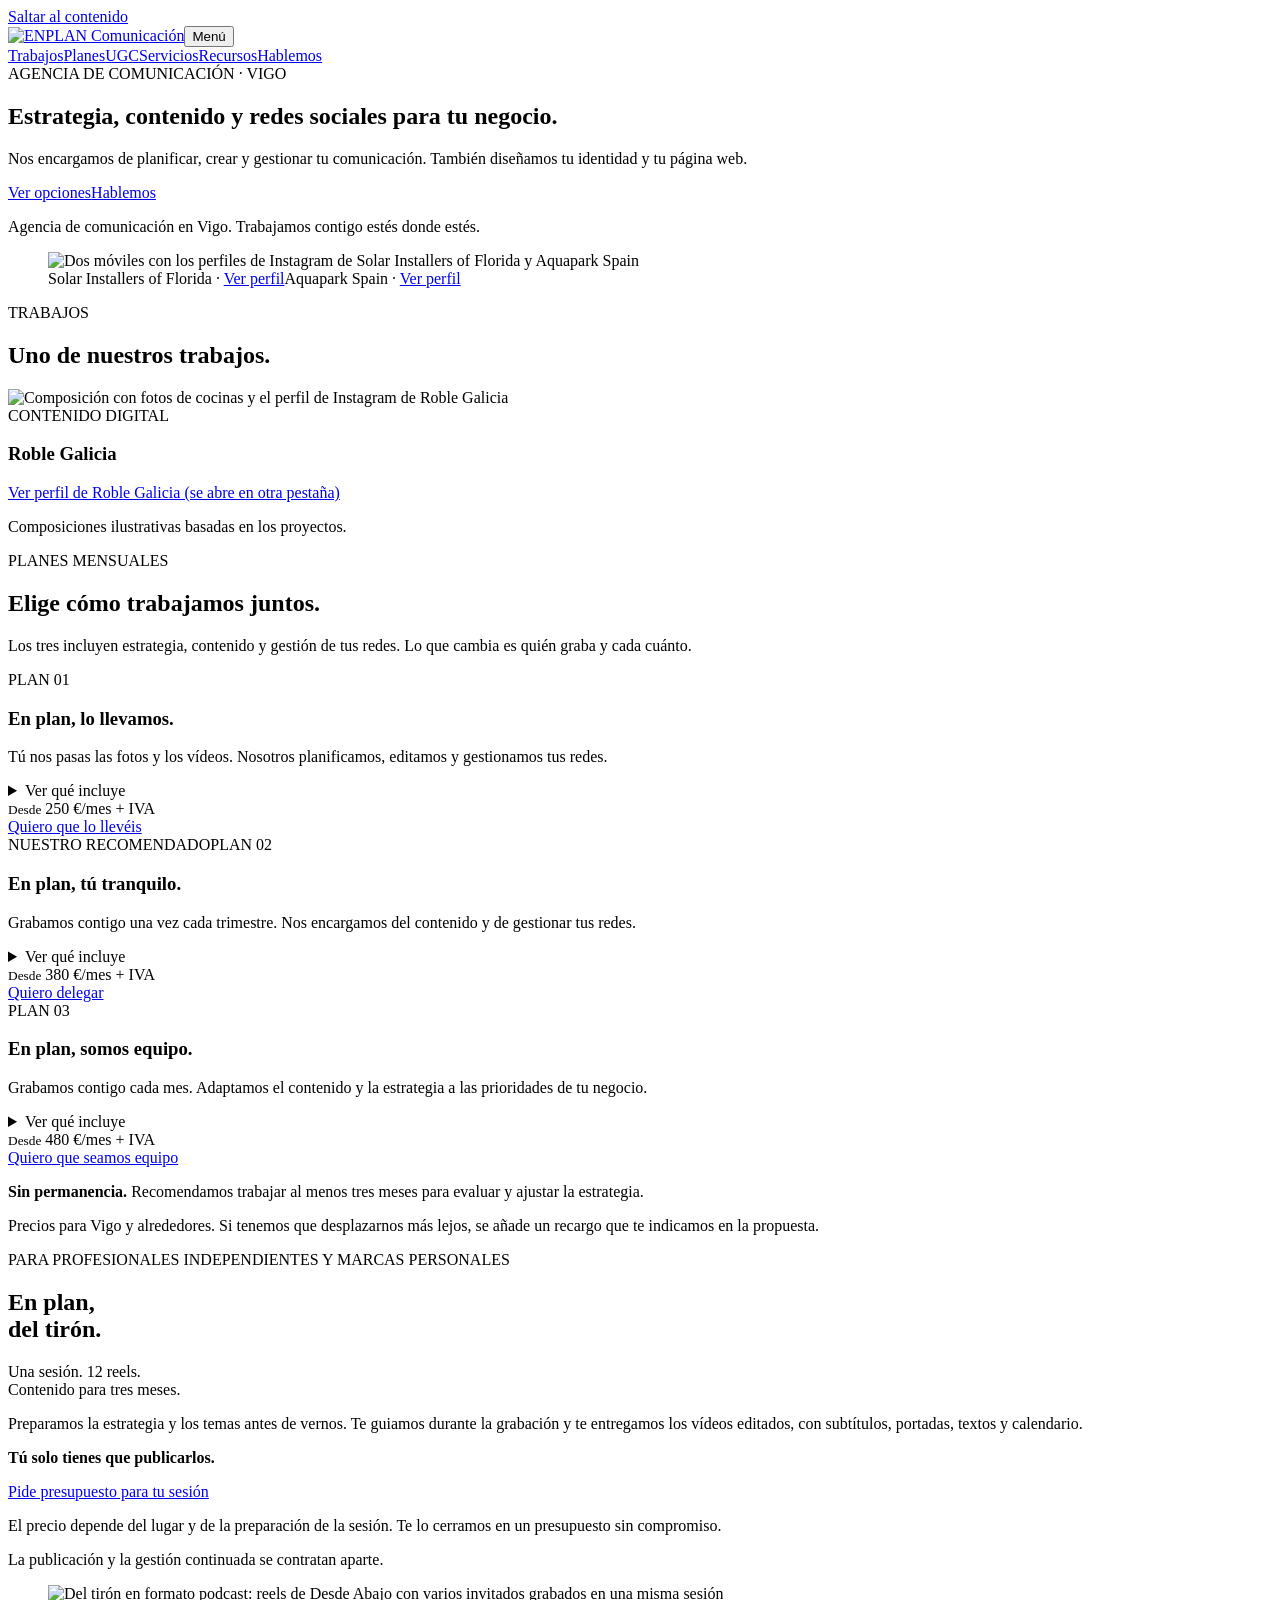
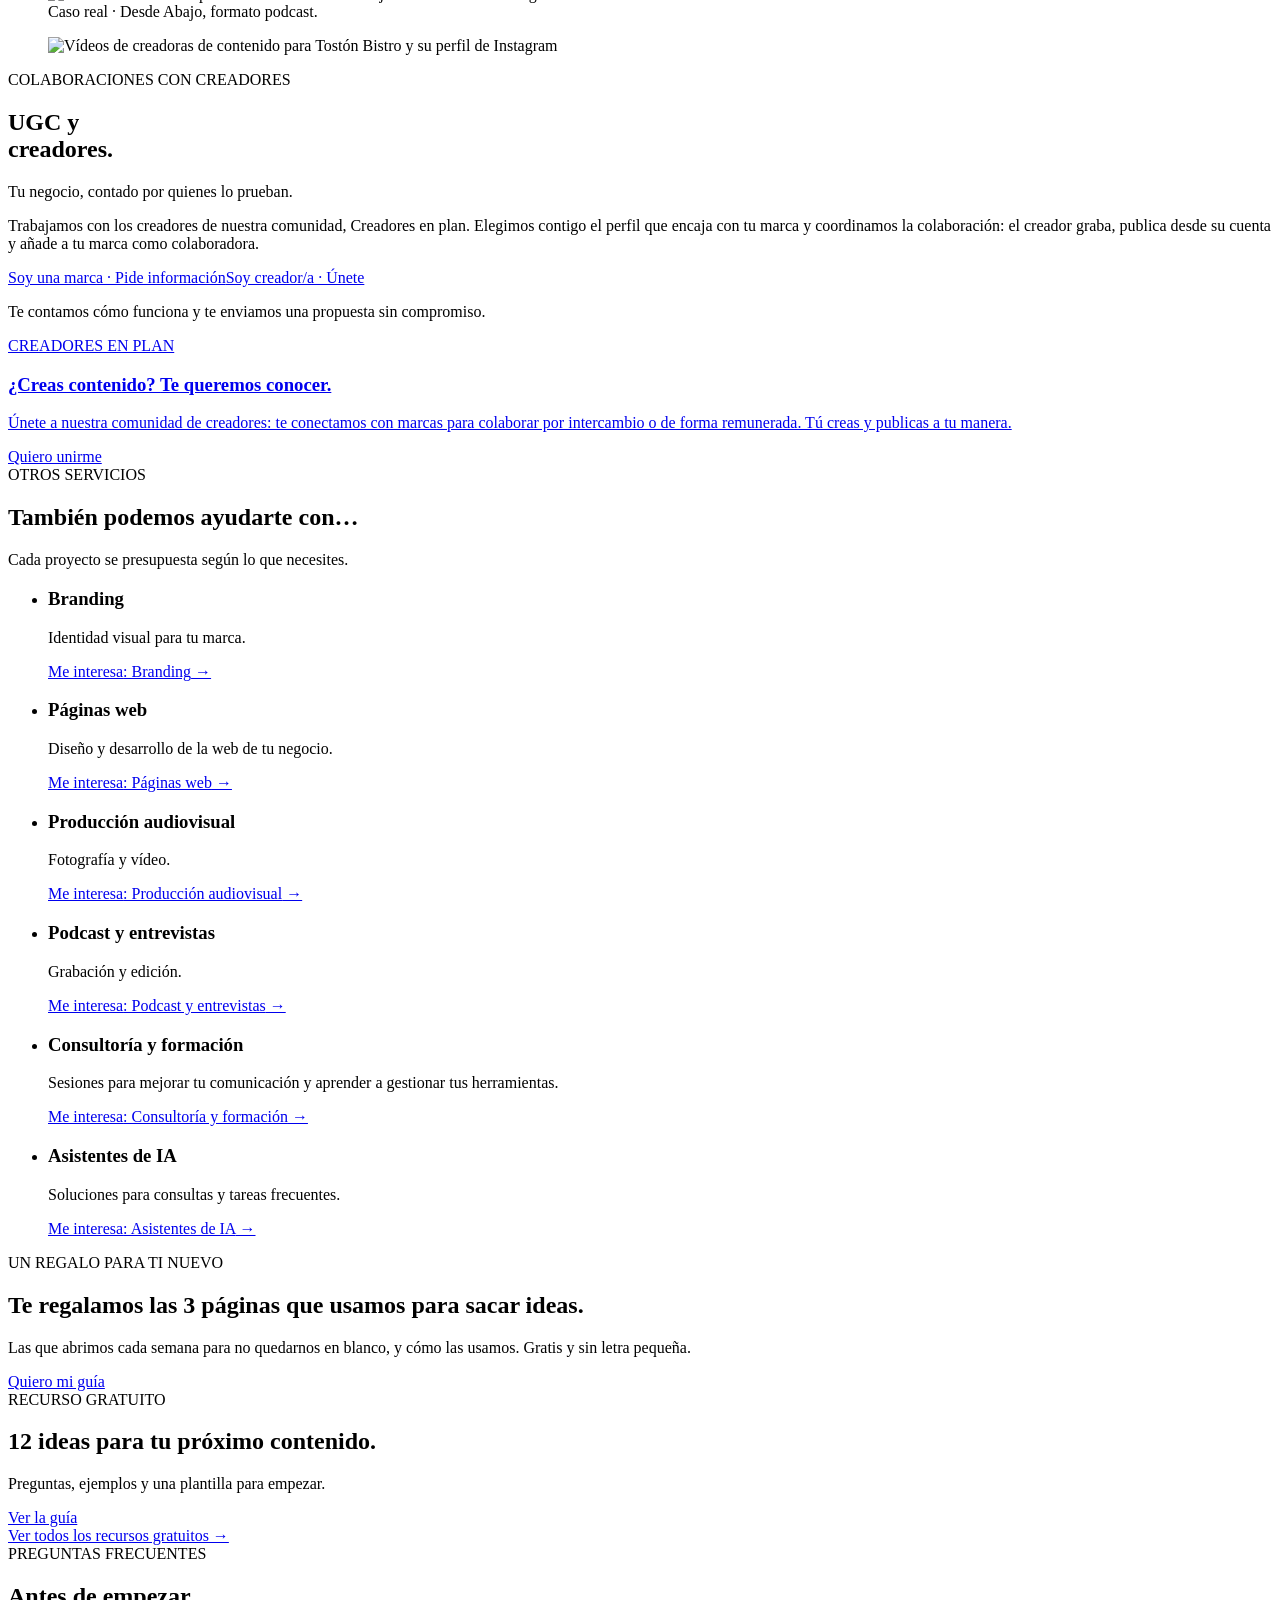
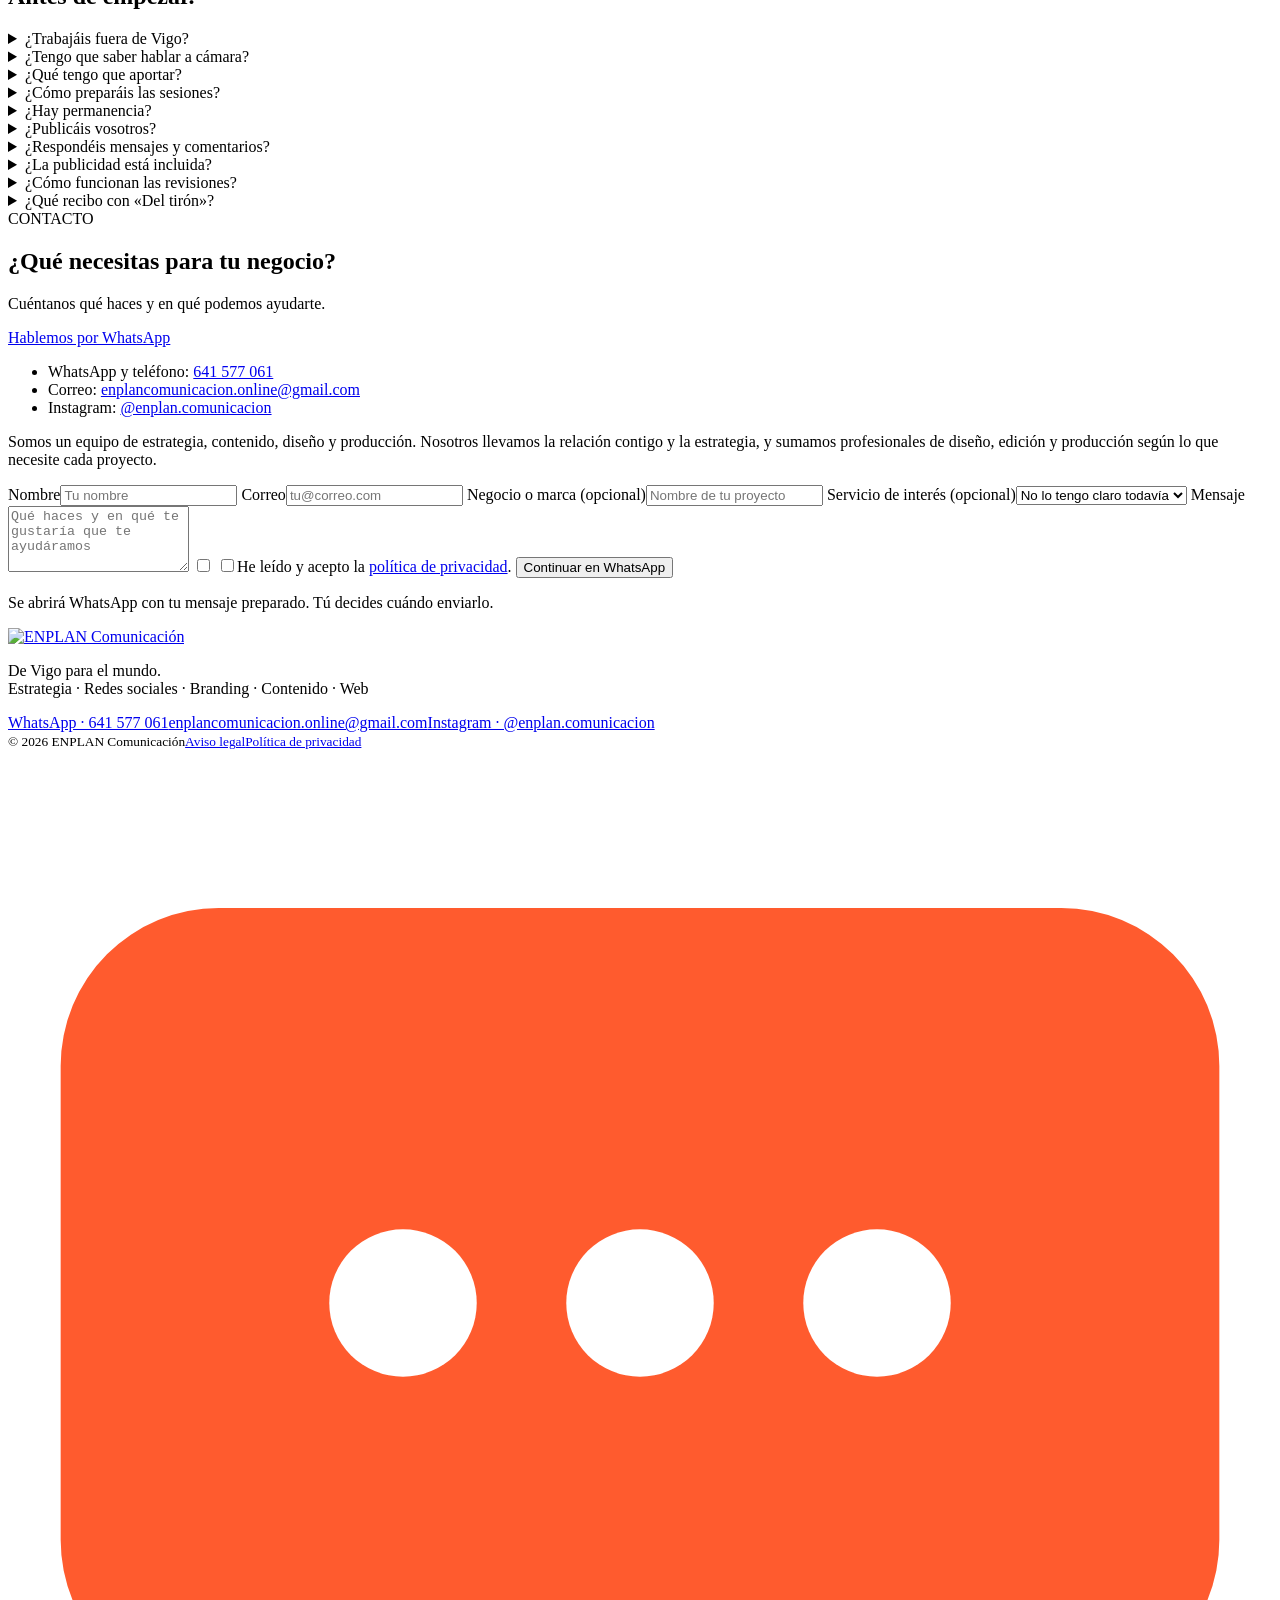
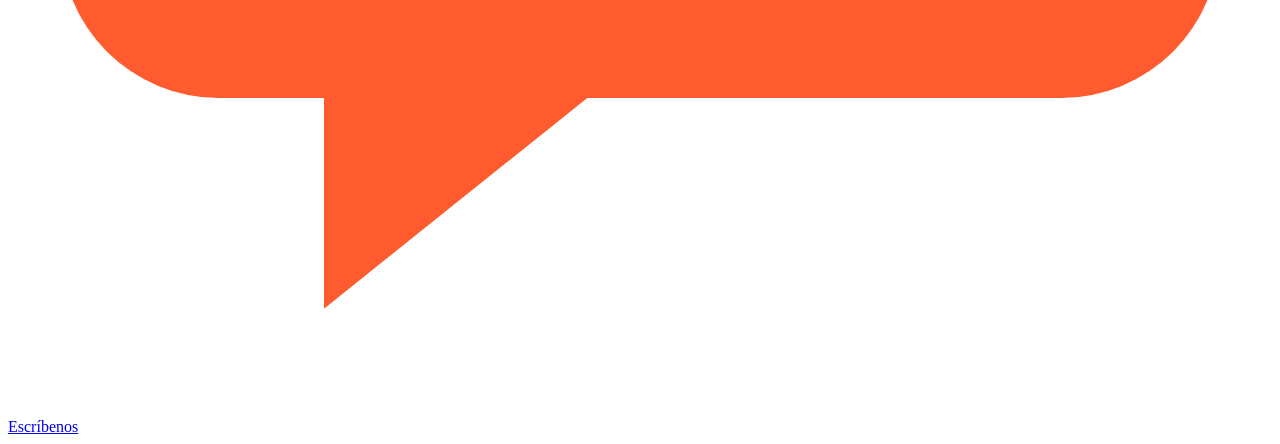
==== index.html @ 7e64ba08 "Update index.html" ====
<!doctype html>
<html lang="es">
<head>
<meta charset="utf-8">
<meta name="viewport" content="width=device-width,initial-scale=1,viewport-fit=cover">
<title>ENPLAN Comunicación · Agencia de comunicación en Vigo</title>
<meta name="description" content="Agencia de comunicación en Vigo: estrategia, redes sociales, branding, contenido y páginas web. Que tu marca se vea y conecte. De Vigo para el mundo.">
<meta name="robots" content="index,follow">
<link rel="canonical" href="https://enplancomunicacion.online/">
<meta name="theme-color" content="#F5F4F0">
<meta property="og:site_name" content="ENPLAN Comunicación">
<meta property="og:locale" content="es_ES">
<meta property="og:type" content="website">
<meta property="og:title" content="ENPLAN Comunicación · Agencia de comunicación en Vigo">
<meta property="og:description" content="Agencia de comunicación en Vigo: estrategia, redes sociales, branding, contenido y páginas web. Que tu marca se vea y conecte. De Vigo para el mundo.">
<meta property="og:url" content="https://enplancomunicacion.online/">
<meta property="og:image" content="https://enplancomunicacion.online/og-image.png">
<meta property="og:image:width" content="1200"><meta property="og:image:height" content="630">
<meta name="twitter:card" content="summary_large_image">
<link rel="icon" type="image/svg+xml" href="favicon.svg">
<link rel="apple-touch-icon" href="apple-touch-icon.png">
<link rel="preload" href="outfit-latin-800-normal.woff2" as="font" type="font/woff2" crossorigin><link rel="preload" href="instrument-sans-latin-400-normal.woff2" as="font" type="font/woff2" crossorigin>
<link rel="stylesheet" href="styles.css">
<script>document.documentElement.classList.add("js")</script>
<script type="application/ld+json">
{"@context":"https://schema.org","@type":"ProfessionalService","name":"ENPLAN Comunicación","description":"Agencia de comunicación en Vigo: estrategia, redes sociales, branding, contenido y páginas web.","url":"https://enplancomunicacion.online/","logo":"https://enplancomunicacion.online/logo-enplan.png","image":"https://enplancomunicacion.online/og-image.png","email":"enplancomunicacion.online@gmail.com","telephone":"+34641577061","address":{"@type":"PostalAddress","addressLocality":"Vigo","addressRegion":"Pontevedra","postalCode":"36202","addressCountry":"ES"},"areaServed":["Vigo","Galicia","España"],"sameAs":["https://www.instagram.com/enplan.comunicacion/"],"priceRange":"€€"}
</script>
</head>
<body>
<a class="skip" href="#contenido">Saltar al contenido</a>
<header class="header"><a class="brand" href="#inicio" aria-label="ENPLAN Comunicación, inicio"><img class="logo-completo" src="logo-enplan.png" alt="ENPLAN Comunicación" width="900" height="257"></a><button class="menu-toggle" aria-expanded="false" aria-controls="navigation">Menú</button><nav id="navigation" aria-label="Principal"><a href="#trabajos">Trabajos</a><a href="#planes">Planes</a><a href="#ugc">UGC</a><a href="#servicios">Servicios</a><a href="#recursos">Recursos</a><a class="button small" href="#contacto">Hablemos</a></nav></header>
<main id="contenido">
<section class="hero wrap" id="inicio">
<div class="hero-text">
<span class="eyebrow">AGENCIA DE COMUNICACIÓN · VIGO</span>
<h1>Estrategia, contenido y redes sociales <span class="orange">para tu negocio.</span></h1>
<p class="hero-lead">Nos encargamos de planificar, crear y gestionar tu comunicación. También diseñamos tu identidad y tu página web.</p>
<div class="hero-actions"><a class="button" href="#planes">Ver opciones</a><a class="button outline" href="#contacto">Hablemos</a></div>
<p class="hero-note">Agencia de comunicación en Vigo. Trabajamos contigo estés donde estés.</p>
</div>
<figure class="hero-media"><picture><source type="image/webp" srcset="trabajos-redes-760.webp 760w, trabajos-redes.webp 1672w" sizes="(max-width: 760px) 100vw, 1240px"><img src="trabajos-redes.jpg" width="1672" height="941" alt="Dos móviles con los perfiles de Instagram de Solar Installers of Florida y Aquapark Spain" decoding="async" fetchpriority="high"></picture>
<figcaption><span>Solar Installers of Florida · <a href="https://www.instagram.com/solarinstallersofflorida/" target="_blank" rel="noopener">Ver perfil</a></span><span>Aquapark Spain · <a href="https://www.instagram.com/aquaparkspain/" target="_blank" rel="noopener">Ver perfil</a></span></figcaption></figure>
</section>

<section class="section wrap" id="trabajos">
<div class="section-heading"><div><span class="eyebrow">TRABAJOS</span><h2>Uno de nuestros trabajos.</h2></div></div>
<div class="works works-single">
<article class="work-card"><picture><source type="image/webp" srcset="roble-galicia-760.webp 760w, roble-galicia.webp 1448w" sizes="(max-width: 760px) 100vw, 33vw"><img src="roble-galicia.jpg" width="1448" height="1086" alt="Composición con fotos de cocinas y el perfil de Instagram de Roble Galicia" decoding="async" loading="lazy"></picture><div class="work-body"><span class="eyebrow">CONTENIDO DIGITAL</span><h3>Roble Galicia</h3><a class="button outline small" href="https://www.instagram.com/roblegalicia_/" target="_blank" rel="noopener">Ver perfil<span class="visually-hidden"> de Roble Galicia (se abre en otra pestaña)</span></a></div></article>
</div>
<p class="works-note">Composiciones ilustrativas basadas en los proyectos.</p>
</section>

<section class="section wrap" id="planes">
<div class="section-heading"><div><span class="eyebrow">PLANES MENSUALES</span><h2>Elige cómo trabajamos juntos.</h2></div><p>Los tres incluyen estrategia, contenido y gestión de tus redes. Lo que cambia es quién graba y cada cuánto.</p></div>
<div class="plans"><article class="plan"><span class="plan-number">PLAN 01</span><h3>En plan, lo llevamos<span>.</span></h3><p class="plan-desc">Tú nos pasas las fotos y los vídeos. Nosotros planificamos, editamos y gestionamos tus redes.</p><details><summary>Ver qué incluye</summary><ul><li>Orientación para crear y enviarnos tu material</li><li>4 reels y 4 posts o carruseles al mes</li><li>Estrategia, planificación y calendario mensual</li><li>Guiones, textos, edición y diseño</li><li>Programación y publicación</li><li>Optimización inicial del perfil</li><li>Informe mensual</li><li>Orientación por WhatsApp de lunes a viernes en horario laboral</li><li>Una ronda de cambios por entrega · carruseles de hasta cinco diapositivas</li></ul></details><div class="price"><small>Desde</small> 250 €<span>/mes + IVA</span></div><a class="button outline" href="#contacto" data-plan="En plan, lo llevamos">Quiero que lo llevéis</a></article><article class="plan recommended"><span class="recommended-tag">NUESTRO RECOMENDADO</span><span class="plan-number">PLAN 02</span><h3>En plan, tú tranquilo<span>.</span></h3><p class="plan-desc">Grabamos contigo una vez cada trimestre. Nos encargamos del contenido y de gestionar tus redes.</p><details><summary>Ver qué incluye</summary><ul><li>Sesión de grabación trimestral de hasta tres horas</li><li>Ideas, preparación y dirección de la sesión</li><li>Una campaña mensual de Meta Ads de tres días, con la inversión incluida</li><li>4 reels y 4 posts o carruseles al mes</li><li>Estrategia, planificación y calendario mensual</li><li>Guiones, textos, edición y diseño</li><li>Programación y publicación</li><li>Optimización inicial del perfil</li><li>Informe mensual</li><li>Orientación por WhatsApp de lunes a viernes en horario laboral</li><li>Una ronda de cambios por entrega · carruseles de hasta cinco diapositivas</li></ul></details><div class="price"><small>Desde</small> 380 €<span>/mes + IVA</span></div><a class="button" href="#contacto" data-plan="En plan, tú tranquilo">Quiero delegar</a></article><article class="plan"><span class="plan-number">PLAN 03</span><h3>En plan, somos equipo<span>.</span></h3><p class="plan-desc">Grabamos contigo cada mes. Adaptamos el contenido y la estrategia a las prioridades de tu negocio.</p><details><summary>Ver qué incluye</summary><ul><li>Sesión de grabación mensual de hasta una hora y media</li><li>Reunión mensual y un objetivo comercial principal</li><li>Seguimiento de resultados y oportunidades registradas</li><li>Una campaña mensual de Meta Ads de tres días, con la inversión incluida</li><li>4 reels y 4 posts o carruseles al mes</li><li>Estrategia, planificación y calendario mensual</li><li>Guiones, textos, edición y diseño</li><li>Programación y publicación</li><li>Optimización inicial del perfil</li><li>Informe mensual</li><li>Orientación por WhatsApp de lunes a viernes en horario laboral</li><li>Una ronda de cambios por entrega · carruseles de hasta cinco diapositivas</li></ul></details><div class="price"><small>Desde</small> 480 €<span>/mes + IVA</span></div><a class="button outline" href="#contacto" data-plan="En plan, somos equipo">Quiero que seamos equipo</a></article></div>
<div class="plan-notes"><p><strong>Sin permanencia.</strong> Recomendamos trabajar al menos tres meses para evaluar y ajustar la estrategia.</p><p>Precios para Vigo y alrededores. Si tenemos que desplazarnos más lejos, se añade un recargo que te indicamos en la propuesta.</p></div>
</section>

<section class="batch lavender" id="del-tiron"><div class="wrap batch-grid">
<div><span class="eyebrow">PARA PROFESIONALES INDEPENDIENTES Y MARCAS PERSONALES</span><h2>En plan,<br>del tirón<span class="orange">.</span></h2><p class="batch-subtitle">Una sesión. 12 reels.<br>Contenido para tres meses.</p><p>Preparamos la estrategia y los temas antes de vernos. Te guiamos durante la grabación y te entregamos los vídeos editados, con subtítulos, portadas, textos y calendario.</p><p><strong>Tú solo tienes que publicarlos.</strong></p><div class="batch-buy"><a class="button" href="#contacto" data-plan="En plan, del tirón">Pide presupuesto para tu sesión</a></div><p class="batch-quote">El precio depende del lugar y de la preparación de la sesión. Te lo cerramos en un presupuesto sin compromiso.</p><p class="fine">La publicación y la gestión continuada se contratan aparte.</p></div>
<figure class="batch-media"><picture><source type="image/webp" srcset="del-tiron-desdeabajo-760.webp 760w, del-tiron-desdeabajo.webp 1448w" sizes="(max-width: 760px) 100vw, 50vw"><img src="del-tiron-desdeabajo.jpg" width="1448" height="1086" alt="Del tirón en formato podcast: reels de Desde Abajo con varios invitados grabados en una misma sesión" decoding="async" loading="lazy"></picture><figcaption>Caso real · Desde Abajo, formato podcast.</figcaption></figure>
</div></section>

<section class="batch ugc" id="ugc"><div class="wrap batch-grid">
<figure class="batch-media"><picture><source type="image/webp" srcset="ugc-creadores-760.webp 760w, ugc-creadores.webp 1448w" sizes="(max-width: 760px) 100vw, 50vw"><img src="ugc-creadores.jpg" width="1448" height="1086" alt="Vídeos de creadoras de contenido para Tostón Bistro y su perfil de Instagram" decoding="async" loading="lazy"></picture></figure>
<div><span class="eyebrow">COLABORACIONES CON CREADORES</span><h2>UGC y<br>creadores<span class="orange">.</span></h2><p class="batch-subtitle">Tu negocio, contado por quienes lo prueban.</p><p>Trabajamos con los creadores de nuestra comunidad, Creadores en plan. Elegimos contigo el perfil que encaja con tu marca y coordinamos la colaboración: el creador graba, publica desde su cuenta y añade a tu marca como colaboradora.</p><div class="batch-buy ugc-actions"><a class="button" href="#contacto" data-plan="UGC y creadores">Soy una marca · Pide información</a><a class="button outline" href="creadores.html">Soy creador/a · Únete</a></div><p class="batch-quote">Te contamos cómo funciona y te enviamos una propuesta sin compromiso.</p></div>
</div>
<div class="wrap"><a class="creators-cta" href="creadores.html"><div><span class="eyebrow">CREADORES EN PLAN</span><h3>¿Creas contenido? <span class="orange">Te queremos conocer.</span></h3><p>Únete a nuestra comunidad de creadores: te conectamos con marcas para colaborar por intercambio o de forma remunerada. Tú creas y publicas a tu manera.</p></div><span class="button">Quiero unirme</span></a></div>
</section>

<section class="section wrap" id="servicios">
<div class="section-heading"><div><span class="eyebrow">OTROS SERVICIOS</span><h2>También podemos ayudarte con…</h2></div><p>Cada proyecto se presupuesta según lo que necesites.</p></div>
<ul class="services-grid"><li><h3>Branding</h3><p>Identidad visual para tu marca.</p><a href="#contacto" data-plan="Branding">Me interesa<span class="visually-hidden">: Branding</span> →</a></li><li><h3>Páginas web</h3><p>Diseño y desarrollo de la web de tu negocio.</p><a href="#contacto" data-plan="Páginas web">Me interesa<span class="visually-hidden">: Páginas web</span> →</a></li><li><h3>Producción audiovisual</h3><p>Fotografía y vídeo.</p><a href="#contacto" data-plan="Producción audiovisual">Me interesa<span class="visually-hidden">: Producción audiovisual</span> →</a></li><li><h3>Podcast y entrevistas</h3><p>Grabación y edición.</p><a href="#contacto" data-plan="Podcast y entrevistas">Me interesa<span class="visually-hidden">: Podcast y entrevistas</span> →</a></li><li><h3>Consultoría y formación</h3><p>Sesiones para mejorar tu comunicación y aprender a gestionar tus herramientas.</p><a href="#contacto" data-plan="Consultoría y formación">Me interesa<span class="visually-hidden">: Consultoría y formación</span> →</a></li><li><h3>Asistentes de IA</h3><p>Soluciones para consultas y tareas frecuentes.</p><a href="#contacto" data-plan="Asistentes de IA">Me interesa<span class="visually-hidden">: Asistentes de IA</span> →</a></li></ul>
</section>

<section class="wrap" id="recursos"><div class="resources"><div class="resource-card featured"><div><span class="eyebrow">UN REGALO PARA TI <span class="new">NUEVO</span></span><h2>Te regalamos las 3 páginas que usamos para sacar ideas.</h2><p>Las que abrimos cada semana para no quedarnos en blanco, y cómo las usamos. Gratis y sin letra pequeña.</p></div><a class="button" href="herramientas.html">Quiero mi guía</a></div><div class="resource-card"><div><span class="eyebrow">RECURSO GRATUITO</span><h2>12 ideas para tu próximo contenido.</h2><p>Preguntas, ejemplos y una plantilla para empezar.</p></div><a class="button" href="guia.html">Ver la guía</a></div></div><a class="resources-all" href="recursos.html">Ver todos los recursos gratuitos →</a></section>

<section class="section wrap faq" id="preguntas"><div><span class="eyebrow">PREGUNTAS FRECUENTES</span><h2>Antes de empezar.</h2></div><div id="faq-list"><details><summary>¿Trabajáis fuera de Vigo?</summary><p>Sí. Podemos desplazarnos y, si estás lejos, organizamos contigo la mejor forma de trabajar. Los posibles gastos de desplazamiento se concretan en la propuesta.</p></details><details><summary>¿Tengo que saber hablar a cámara?</summary><p>No. Preparamos los temas contigo y te guiamos durante la grabación.</p></details><details><summary>¿Qué tengo que aportar?</summary><p>Información sobre tu negocio y acceso al material o herramientas que necesitemos. En «Lo llevamos», también aportas las fotos y los vídeos, con nuestra orientación.</p></details><details><summary>¿Cómo preparáis las sesiones?</summary><p>Definimos la estrategia, proponemos los temas y coordinamos contigo la sesión antes de grabar.</p></details><details><summary>¿Hay permanencia?</summary><p>No. Recomendamos al menos tres meses para poner en marcha la estrategia, observar la respuesta y ajustar.</p></details><details><summary>¿Publicáis vosotros?</summary><p>Sí, en los planes de gestión. Si prefieres publicar tú, podemos entregarte el contenido preparado. En «Del tirón», publicas tú.</p></details><details><summary>¿Respondéis mensajes y comentarios?</summary><p>La atención diaria a mensajes y comentarios no está incluida. Podemos detectar y derivar consultas, pero recomendamos que las respuestas sobre tu negocio las dé alguien de tu equipo.</p></details><details><summary>¿La publicidad está incluida?</summary><p>«Tú tranquilo» y «Somos equipo» incluyen una campaña de Meta Ads de tres días al mes. La inversión publicitaria está incluida en la cuota y se ajusta a la campaña.</p></details><details><summary>¿Cómo funcionan las revisiones?</summary><p>Compartimos el contenido en una carpeta para que lo revises. Incluimos una ronda de cambios. Si no recibimos observaciones en dos días laborables, seguimos con la publicación prevista.</p></details><details><summary>¿Qué recibo con «Del tirón»?</summary><p>Doce reels editados, con subtítulos, portadas, textos y calendario para distribuirlos durante doce semanas.</p></details></div></section>

<section class="contact orange-bg" id="contacto"><div class="wrap contact-grid">
<div><span class="eyebrow">CONTACTO</span><h2>¿Qué necesitas para tu negocio?</h2><p>Cuéntanos qué haces y en qué podemos ayudarte.</p>
<a class="button wa-main" href="https://wa.me/34641577061?text=Hola%2C%20ENPLAN.%20Me%20gustar%C3%ADa%20hablar%20de%20mi%20negocio." target="_blank" rel="noopener">Hablemos por WhatsApp</a>
<ul class="contact-list"><li>WhatsApp y teléfono: <a href="tel:+34641577061">641 577 061</a></li><li>Correo: <a href="mailto:enplancomunicacion.online@gmail.com">enplancomunicacion.online@gmail.com</a></li><li>Instagram: <a href="https://www.instagram.com/enplan.comunicacion/" target="_blank" rel="noopener">@enplan.comunicacion</a></li></ul>
<p class="team-line">Somos un equipo de estrategia, contenido, diseño y producción. Nosotros llevamos la relación contigo y la estrategia, y sumamos profesionales de diseño, edición y producción según lo que necesite cada proyecto.</p></div>
<form id="contact-form" novalidate>
<label for="name">Nombre</label><input id="name" name="name" required autocomplete="name" placeholder="Tu nombre">
<label for="email">Correo</label><input id="email" name="email" type="email" required autocomplete="email" placeholder="tu@correo.com">
<label for="business">Negocio o marca <span class="optional">(opcional)</span></label><input id="business" name="business" autocomplete="organization" placeholder="Nombre de tu proyecto">
<label for="interest">Servicio de interés <span class="optional">(opcional)</span></label><select id="interest" name="interest"><option>No lo tengo claro todavía</option><option>En plan, lo llevamos</option><option>En plan, tú tranquilo</option><option>En plan, somos equipo</option><option>En plan, del tirón</option><option>UGC y creadores</option><option>Branding</option><option>Páginas web</option><option>Producción audiovisual</option><option>Podcast y entrevistas</option><option>Consultoría y formación</option><option>Asistentes de IA</option></select>
<label for="message">Mensaje</label><textarea id="message" name="message" rows="4" required placeholder="Qué haces y en qué te gustaría que te ayudáramos"></textarea>
<input type="checkbox" name="botcheck" class="hp" tabindex="-1" autocomplete="off" aria-hidden="true">
<label class="consent" for="consent"><input type="checkbox" id="consent" name="consent" required><span>He leído y acepto la <a href="privacidad.html">política de privacidad</a>.</span></label>
<button class="button ink" type="submit" id="submit-button">Continuar en WhatsApp</button>
<p class="fine" id="form-note">Se abrirá WhatsApp con tu mensaje preparado. Tú decides cuándo enviarlo.</p>
<p role="status" id="form-status" class="form-status"></p>
</form>
</div></section>
</main>
<footer class="wrap footer"><div><a href="index.html" aria-label="ENPLAN Comunicación, inicio"><img class="logo-completo" src="logo-enplan.png" alt="ENPLAN Comunicación" width="900" height="257" loading="lazy"></a></div><p>De Vigo para el mundo.<br>Estrategia · Redes sociales · Branding · Contenido · Web</p><div class="footer-contact"><a href="https://wa.me/34641577061" target="_blank" rel="noopener">WhatsApp · 641 577 061</a><a href="mailto:enplancomunicacion.online@gmail.com">enplancomunicacion.online@gmail.com</a><a href="https://www.instagram.com/enplan.comunicacion/" target="_blank" rel="noopener">Instagram · @enplan.comunicacion</a></div><small class="footer-legal"><span>© <span id="year">2026</span> ENPLAN Comunicación</span><a href="aviso-legal.html">Aviso legal</a><a href="privacidad.html">Política de privacidad</a></small></footer>
<a class="wa-float" href="https://wa.me/34641577061?text=Hola%2C%20ENPLAN.%20Me%20gustar%C3%ADa%20hablar%20de%20mi%20negocio." target="_blank" rel="noopener" aria-label="Escríbenos por WhatsApp"><svg viewBox="0 0 24 24" aria-hidden="true"><path fill="#FF5B2E" d="M4 3h16a3 3 0 0 1 3 3v9a3 3 0 0 1-3 3h-9l-5 4v-4H4a3 3 0 0 1-3-3V6a3 3 0 0 1 3-3z"/><circle cx="7.5" cy="10.5" r="1.4" fill="#fff"/><circle cx="12" cy="10.5" r="1.4" fill="#fff"/><circle cx="16.5" cy="10.5" r="1.4" fill="#fff"/></svg><span>Escríbenos</span></a>
<script src="main.js"></script>
</body>
</html>
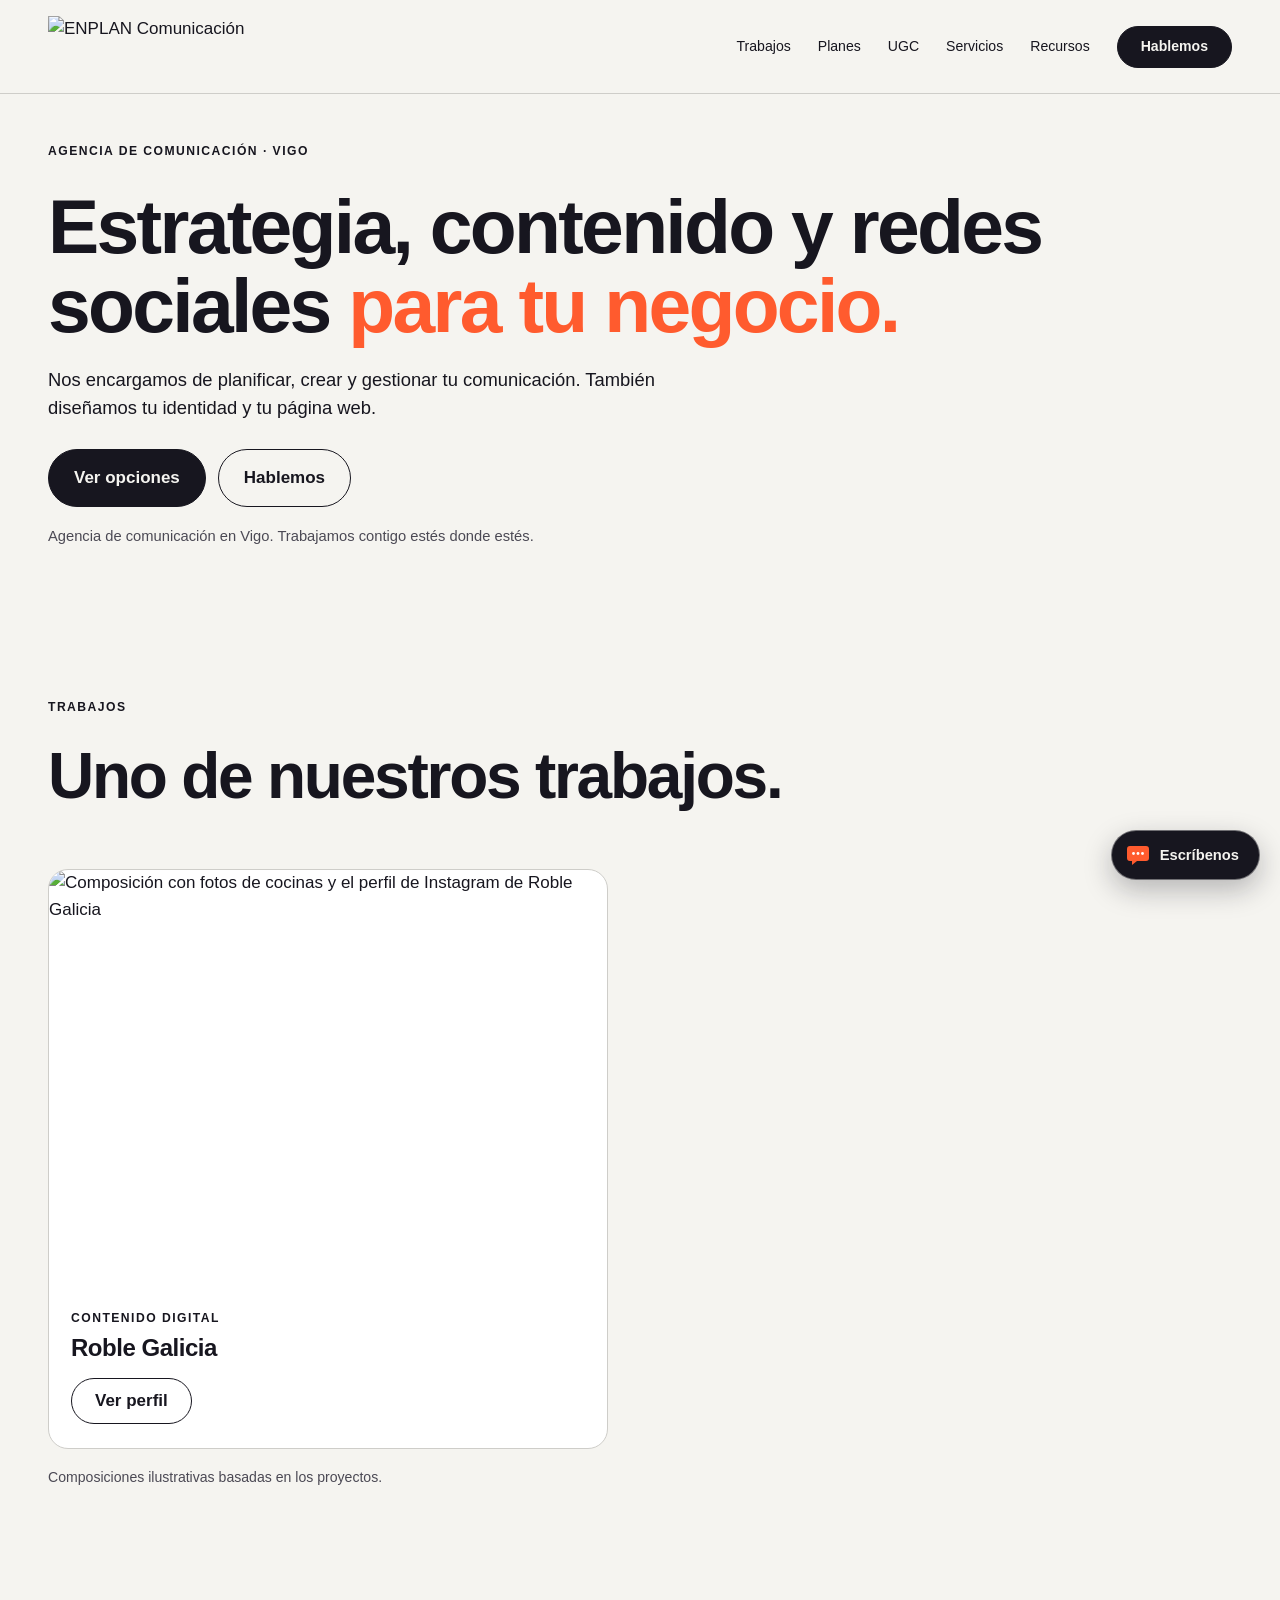
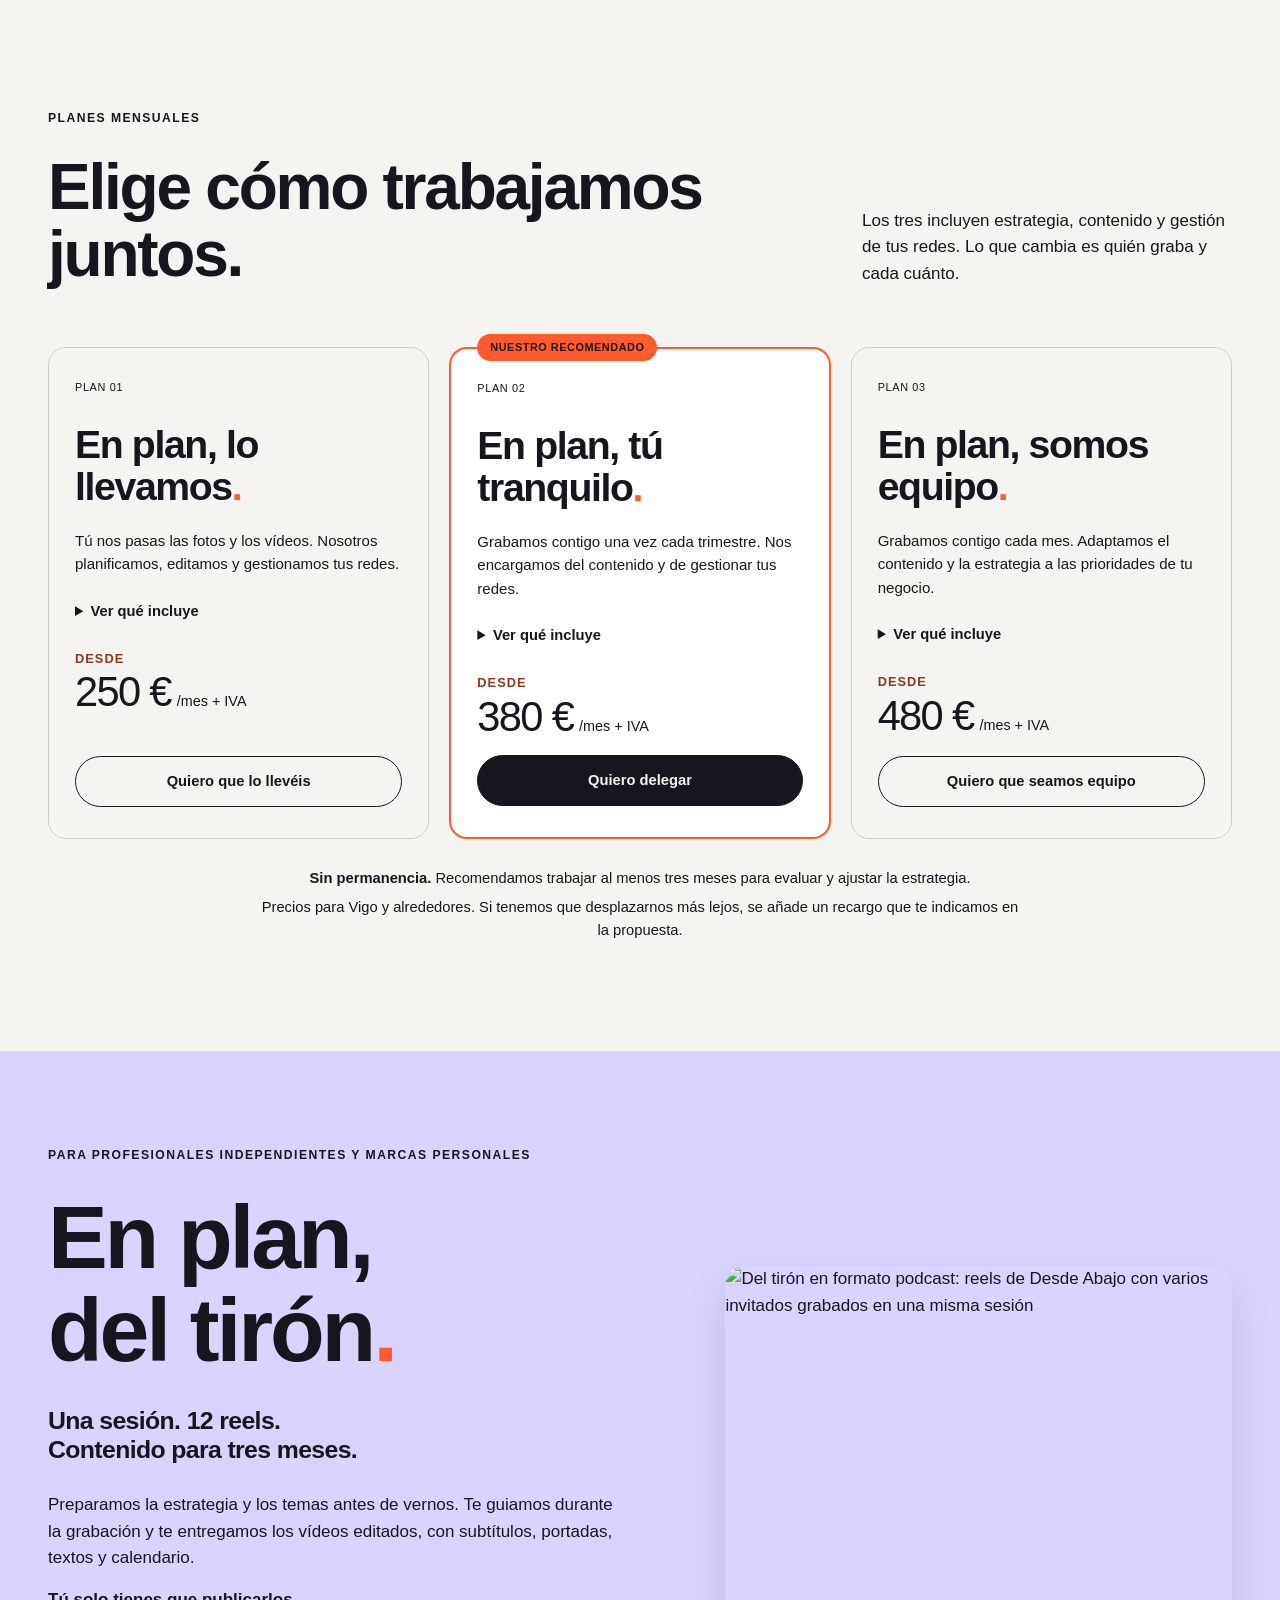
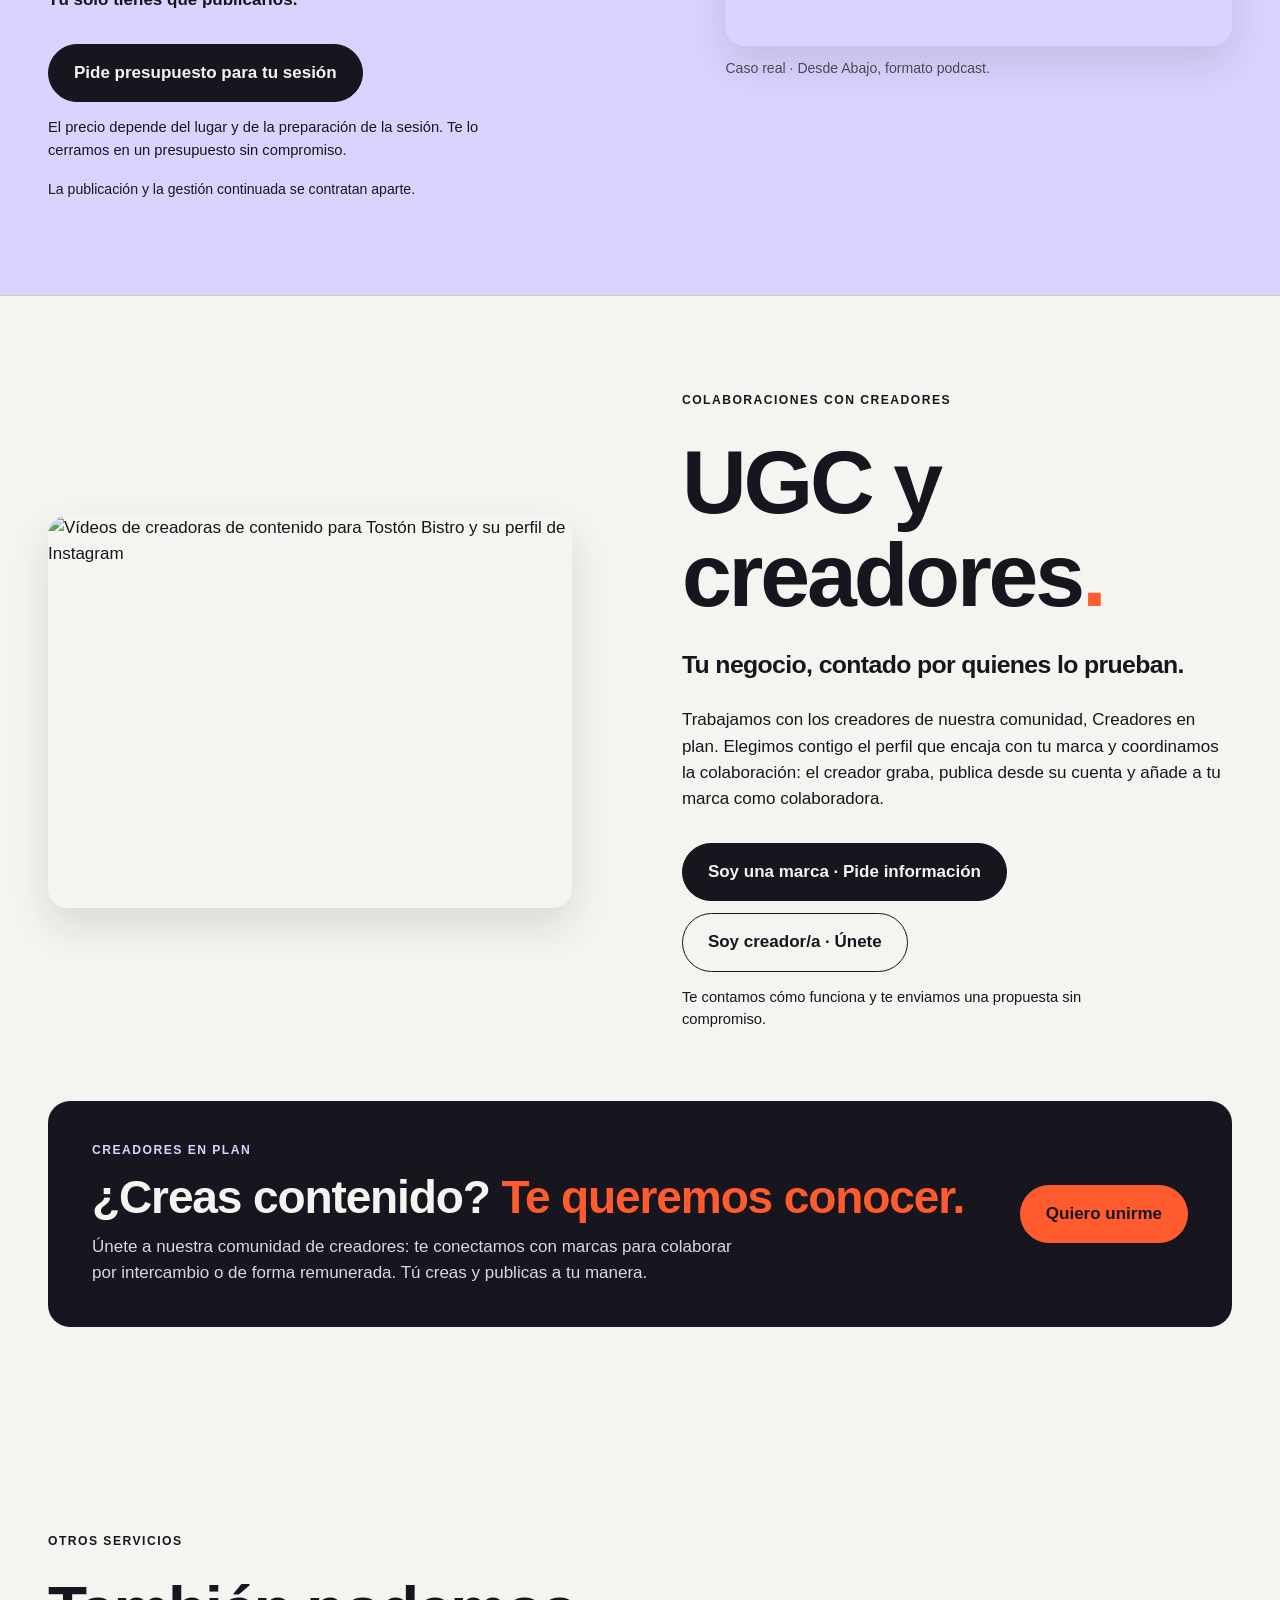
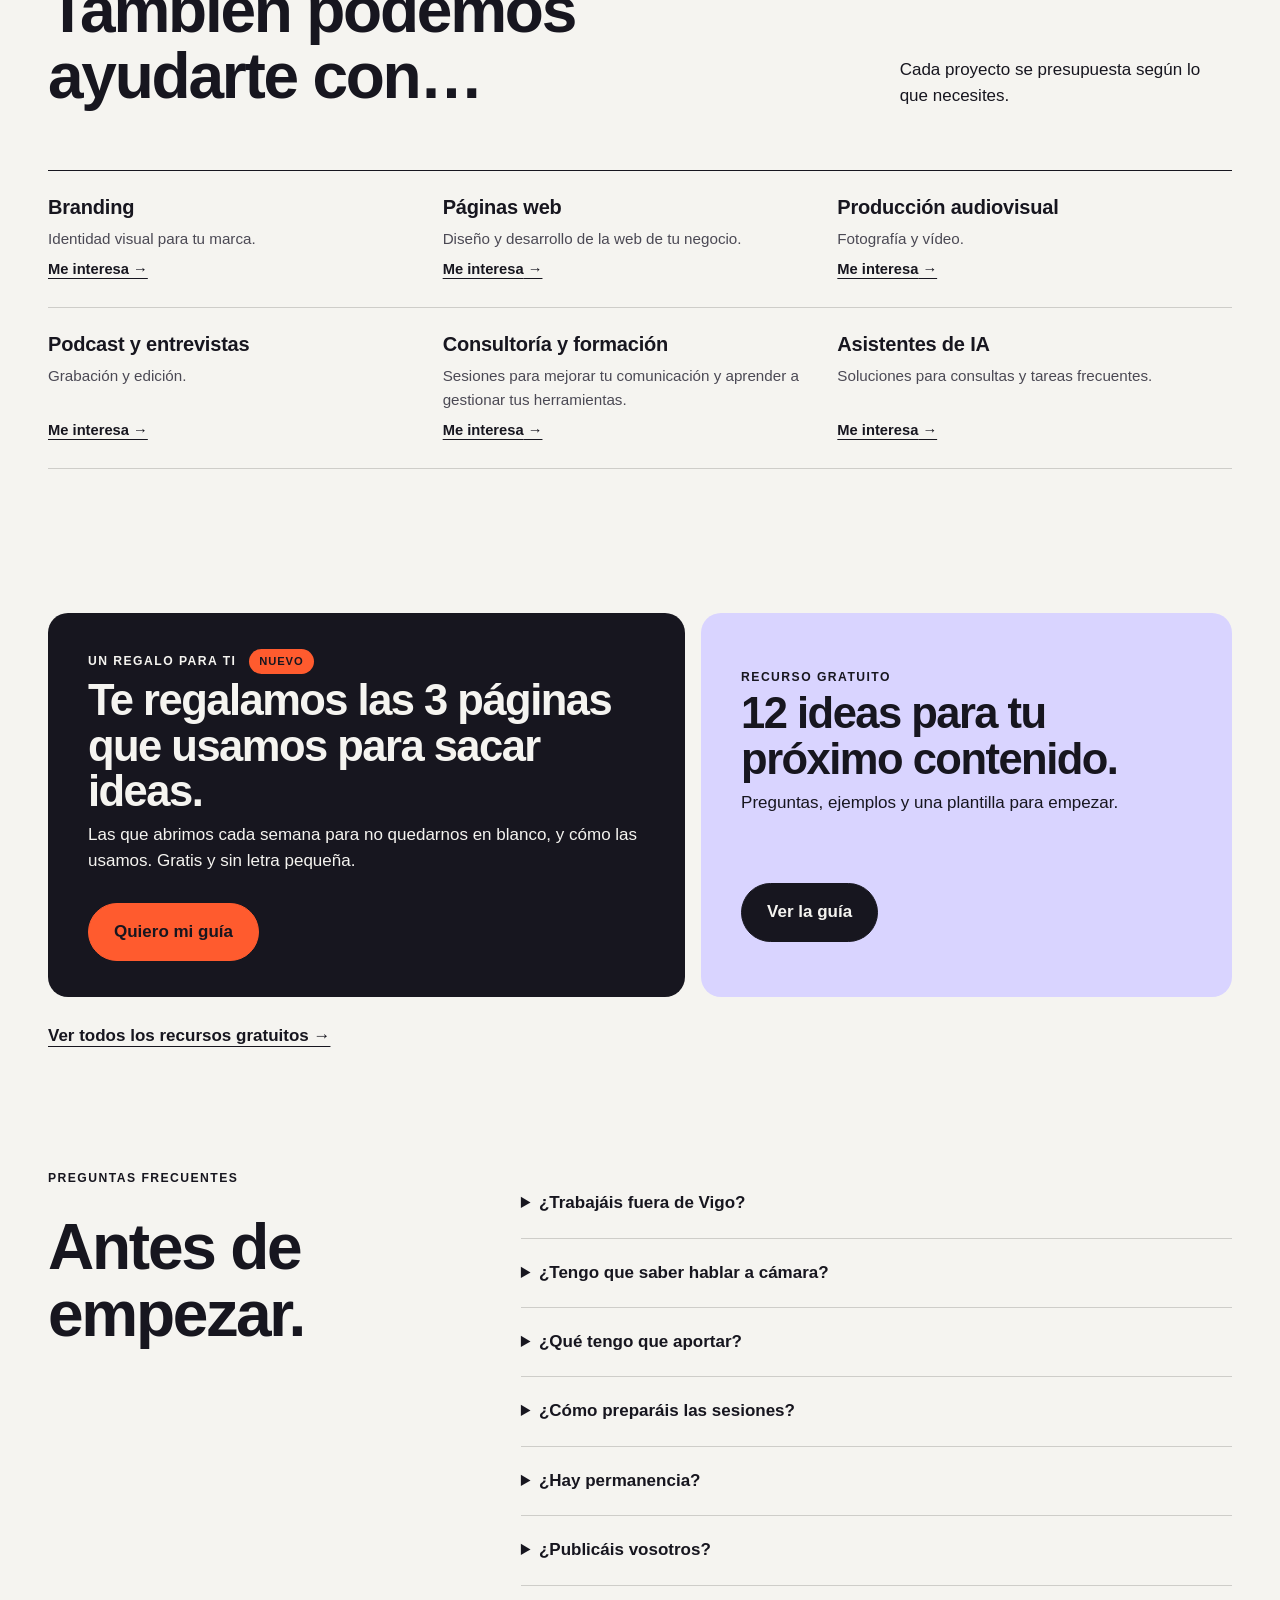
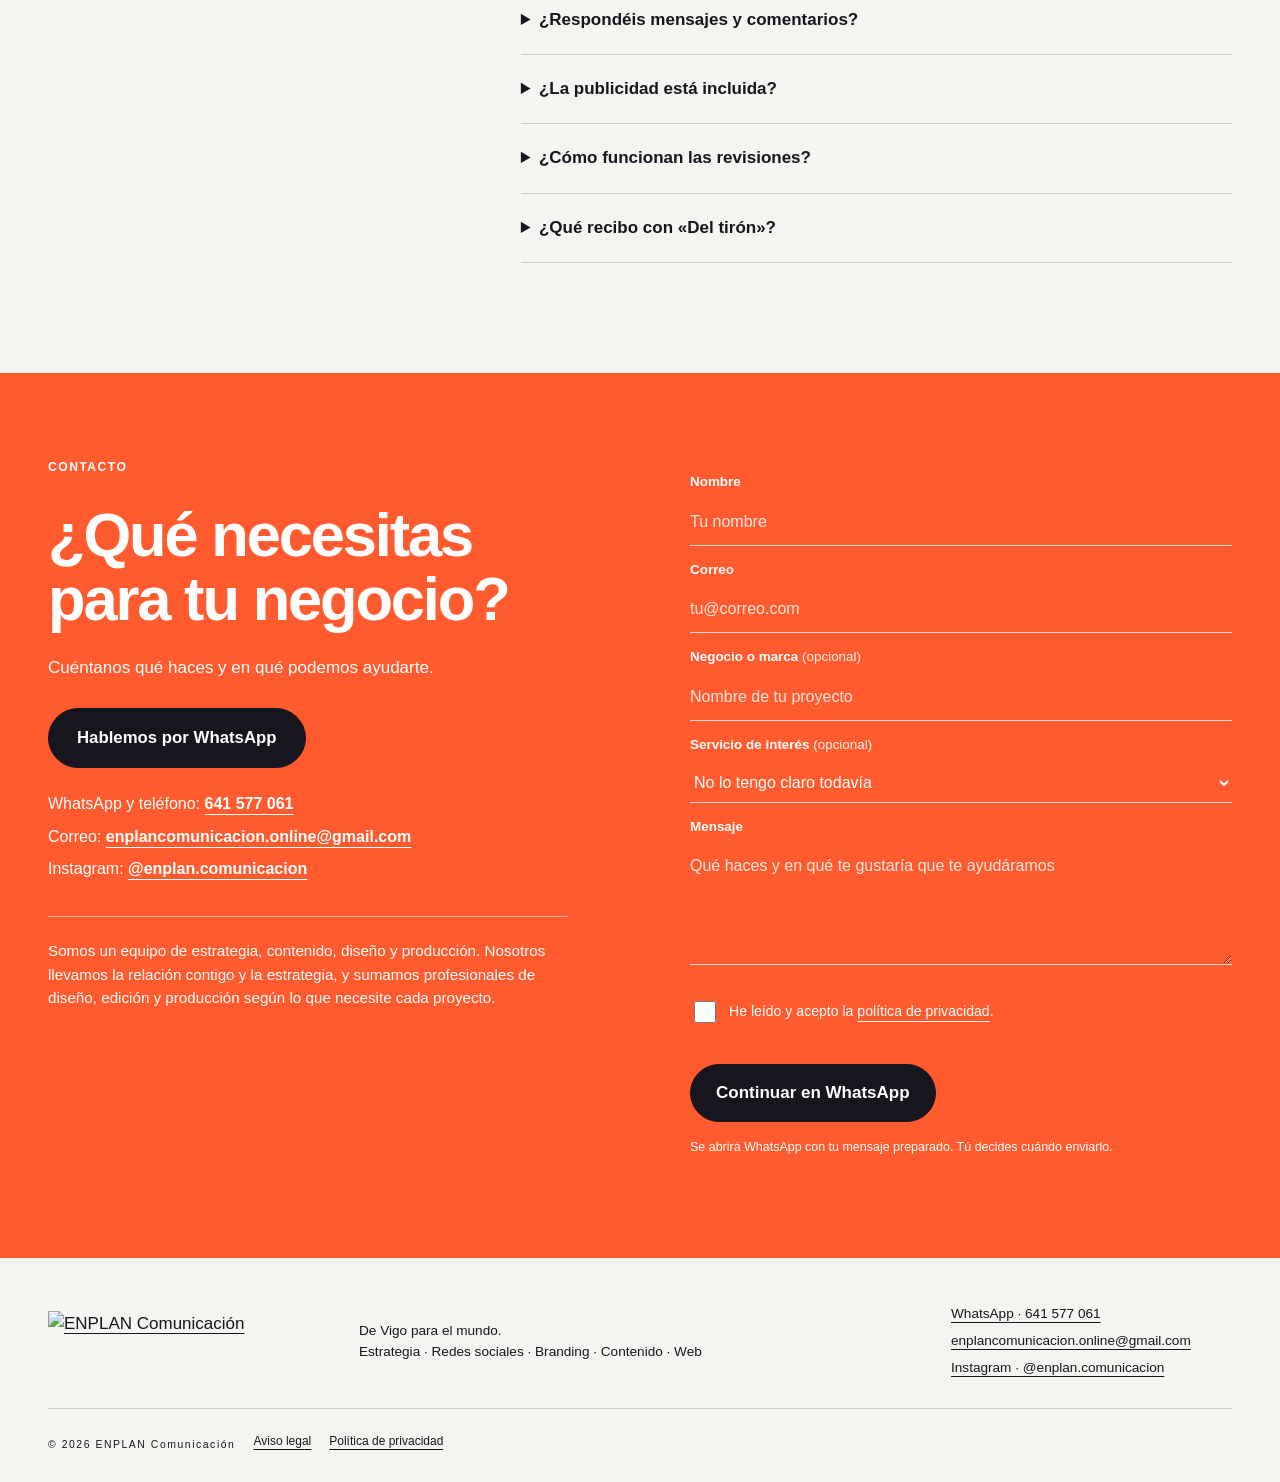
==== commit ad867a99: "Update index.html" ====
--- a/index.html
+++ b/index.html
@@ -38,8 +38,6 @@
 <div class="hero-actions"><a class="button" href="#planes">Ver opciones</a><a class="button outline" href="#contacto">Hablemos</a></div>
 <p class="hero-note">Agencia de comunicación en Vigo. Trabajamos contigo estés donde estés.</p>
 </div>
-<figure class="hero-media"><picture><source type="image/webp" srcset="trabajos-redes-760.webp 760w, trabajos-redes.webp 1672w" sizes="(max-width: 760px) 100vw, 1240px"><img src="trabajos-redes.jpg" width="1672" height="941" alt="Dos móviles con los perfiles de Instagram de Solar Installers of Florida y Aquapark Spain" decoding="async" fetchpriority="high"></picture>
-<figcaption><span>Solar Installers of Florida · <a href="https://www.instagram.com/solarinstallersofflorida/" target="_blank" rel="noopener">Ver perfil</a></span><span>Aquapark Spain · <a href="https://www.instagram.com/aquaparkspain/" target="_blank" rel="noopener">Ver perfil</a></span></figcaption></figure>
 </section>
 
 <section class="section wrap" id="trabajos">
--- a/styles.css
+++ b/styles.css
@@ -0,0 +1,448 @@
+@font-face{font-family:'Outfit';font-style:normal;font-weight:700;font-display:swap;src:url('outfit-latin-700-normal.woff2') format('woff2')}
+@font-face{font-family:'Outfit';font-style:normal;font-weight:800;font-display:swap;src:url('outfit-latin-800-normal.woff2') format('woff2')}
+@font-face{font-family:'Outfit';font-style:normal;font-weight:900;font-display:swap;src:url('outfit-latin-900-normal.woff2') format('woff2')}
+@font-face{font-family:'Instrument Sans';font-style:normal;font-weight:400;font-display:swap;src:url('instrument-sans-latin-400-normal.woff2') format('woff2')}
+@font-face{font-family:'Instrument Sans';font-style:normal;font-weight:500;font-display:swap;src:url('instrument-sans-latin-500-normal.woff2') format('woff2')}
+@font-face{font-family:'Instrument Sans';font-style:normal;font-weight:600;font-display:swap;src:url('instrument-sans-latin-600-normal.woff2') format('woff2')}
+@font-face{font-family:'Instrument Sans';font-style:normal;font-weight:700;font-display:swap;src:url('instrument-sans-latin-700-normal.woff2') format('woff2')}
+:root{--paper:#f5f4f0;--ink:#17161f;--orange:#ff5b2e;--lilac:#d9d4ff;--line:#cecdc9;--body:'Instrument Sans',Arial,sans-serif;--heading:'Outfit','Arial Black',Arial,sans-serif}*{box-sizing:border-box}html{scroll-behavior:smooth;scroll-padding-top:105px}body{margin:0;background:var(--paper);color:var(--ink);font-family:var(--body);font-size:17px;line-height:1.55}a{color:inherit;text-underline-offset:5px}button,input,textarea,select{font:inherit}button,a,input,select,textarea,summary{-webkit-tap-highlight-color:transparent}button,summary{cursor:pointer}a:focus-visible,button:focus-visible,summary:focus-visible,input:focus-visible,textarea:focus-visible,select:focus-visible{outline:3px solid #6849d8;outline-offset:5px}h1,h2,h3,h4,p{margin:0}h1,h2,h3,h4{font-family:var(--heading);line-height:1.04;font-weight:700;letter-spacing:-.04em}h2{font-size:clamp(2.4rem,5vw,4.4rem)}h3{font-size:2rem}p+p{margin-top:1rem}.wrap{width:min(1240px,calc(100% - 96px));margin:auto}.section{padding-top:110px;padding-bottom:110px}.eyebrow{display:block;font-size:.76rem;letter-spacing:.12em;font-weight:700;margin-bottom:26px}.orange{color:var(--orange)}.dark{background:var(--ink);color:var(--paper)}.lavender{background:var(--lilac)}.orange-bg{background:var(--orange)}.button{display:inline-flex;align-items:center;justify-content:center;padding:15px 25px;border:1px solid var(--ink);border-radius:100px;background:var(--ink);color:var(--paper);text-decoration:none;font-weight:600;min-height:48px;transition:transform .2s,background .2s}.button:hover{transform:translateY(-2px);background:#33303e}.button.outline{background:transparent;color:var(--ink)}.button.outline:hover{background:var(--ink);color:var(--paper)}.button.small{padding:9px 23px;min-height:42px}.text-link{display:block;margin-top:15px;font-size:.9rem}.fine{font-size:.88rem;line-height:1.6}.header{position:sticky;top:0;z-index:20;background:rgba(245,244,240,.96);border-bottom:1px solid var(--line);padding:16px 48px;display:flex;justify-content:space-between;align-items:center;gap:20px}.brand{text-decoration:none;display:flex;align-items:center;gap:22px}.brand-label{font-size:.65rem;letter-spacing:.2em;border-left:1px solid #b7b6b1;padding-left:22px}.header nav{display:flex;align-items:center;gap:27px;font-size:.88rem}.header nav a{text-decoration:none}.header nav a:hover{text-decoration:underline}.menu-toggle{display:none}.skip{position:fixed;top:-100px;left:20px;z-index:100;background:var(--ink);color:white;padding:14px}.skip:focus{top:12px}.hero{padding-top:40px;padding-bottom:35px}.hero-top{display:flex;justify-content:space-between;gap:24px}.hero-top .eyebrow{margin-bottom:42px}.edition{font-size:.8rem}.hero h1{font-size:clamp(3.4rem,8.8vw,8rem);line-height:1;letter-spacing:-.065em;max-width:1150px}.hero-bottom{display:flex;justify-content:space-between;gap:65px;margin-top:44px;margin-bottom:60px;align-items:start}.hero-bottom p{max-width:550px;font-size:1.12rem}.disciplines{border-top:1px solid var(--line);padding-top:24px;display:flex;justify-content:space-between;gap:20px;font-family:var(--heading);font-size:1.3rem;font-weight:600}.problem{padding:88px 0}.problem-grid,.about-grid{display:grid;grid-template-columns:1fr 1fr;gap:100px}.problem-list>p{border-bottom:1px solid #47454e;padding:0 0 19px;margin-bottom:19px;font-size:1.22rem}.answer{margin-top:30px;color:var(--lilac);font-family:var(--heading);font-size:1.8rem;line-height:1.3}.answer span{font-family:var(--body);font-size:1rem;color:var(--paper)}.section-heading{display:flex;gap:70px;justify-content:space-between;align-items:end;margin-bottom:60px}.section-heading>p{max-width:370px}.plans{display:grid;grid-template-columns:repeat(3,1fr);gap:20px;align-items:start}.plan{padding:31px 26px;border:1px solid var(--line);border-radius:18px;position:relative}.plan.recommended{background:white;border:2px solid var(--orange)}.recommended-tag{position:absolute;top:-15px;left:26px;background:var(--orange);padding:5px 13px;font-weight:700;font-size:.68rem;letter-spacing:.05em;border-radius:50px}.plan-number{font-size:.68rem;letter-spacing:.06em;display:block;margin-bottom:28px}.plan h3{font-size:2.6rem;margin-bottom:28px}.plan h3 span{color:var(--orange)}.plan-lead{font-weight:700;font-size:1.04rem;min-height:54px}.plan>p:not(.plan-lead){font-size:.94rem;min-height:138px}.difference{font-size:.86rem;border-top:1px solid var(--line);padding-top:18px;margin-top:25px;min-height:80px;font-weight:600}.price{font-family:var(--heading);font-size:3rem;font-weight:700;letter-spacing:-.05em;margin:20px 0}.price span{font:400 .85rem var(--body);letter-spacing:0;margin-left:8px}.plan .button{width:100%;font-size:.92rem;padding:13px}.plan details{margin-top:24px;font-size:.86rem}.plan summary{font-weight:600}.plan li{margin:9px 0}.plan ul{padding-left:20px}.plan-notes{max-width:920px;margin:30px auto 0;text-align:center;font-size:.9rem}.plan-notes details{margin-top:18px}.plan-notes details p{margin-top:12px}.batch{padding:95px 0}.batch-grid{display:grid;grid-template-columns:1.12fr 1fr;gap:110px;align-items:center}.batch h2{font-size:clamp(3.5rem,7vw,6rem)}.batch-subtitle{font-family:var(--heading);font-size:1.55rem;font-weight:600;line-height:1.2;margin:28px 0}.batch-buy{display:flex;flex-wrap:wrap;gap:22px;align-items:center;margin-top:30px}.batch-buy strong{font-size:2rem;font-family:var(--heading)}.batch-buy small{font:400 .85rem var(--body);display:block}.batch-detail{border:1px solid var(--ink);border-radius:18px;padding:32px;background:rgba(245,244,240,.3)}.big-number{font:700 8rem/1 var(--heading);letter-spacing:-.07em;display:flex;align-items:center;gap:25px}.big-number span{font:600 1.3rem/1.2 var(--heading);letter-spacing:-.02em}.week-grid{display:grid;grid-template-columns:repeat(4,1fr);gap:8px;margin:30px 0 14px}.week-grid span{padding:10px;background:var(--paper);text-align:center;border-radius:6px;font-size:.84rem}.week-grid span:nth-child(4n){background:var(--ink);color:var(--paper)}.batch-detail>p{font-size:.87rem}.batch-detail ol{padding-left:22px;margin:24px 0}.batch-detail li{padding:5px 0}.services{border-top:1px solid var(--ink)}.services details{border-bottom:1px solid var(--line)}.services summary{display:flex;align-items:center;gap:30px;list-style:none;padding:27px 0}.services summary::-webkit-details-marker{display:none}.services summary>span{font-size:.82rem;color:#65626d}.services summary h3{font-size:clamp(1.5rem,3vw,2.5rem);flex:1}.services summary b{font-weight:400;font-size:2rem}.services details[open] summary b{transform:rotate(45deg)}.services details>div{max-width:750px;padding:0 0 30px 50px}.services h4{font-size:1.4rem;margin-bottom:15px}.services a{display:inline-block;margin-top:20px;font-weight:600}.services+.fine{margin-top:23px}.about{padding:95px 0}.about h2{font-size:clamp(2.3rem,4.5vw,4rem);margin-bottom:30px}.about-intro{font-size:1.4rem}.person{margin-top:26px;border-top:1px solid #47454e;padding-top:20px}.person h3{font-size:1.7rem;color:var(--lilac);margin-bottom:8px}.about .fine{margin-top:25px}.process{display:grid;grid-template-columns:repeat(4,1fr);gap:32px;margin-top:55px}.process span{display:block;color:#8b391f;font-size:.84rem;margin-bottom:26px}.process h3{font-size:1.7rem;margin-bottom:14px}.process p{font-size:.95rem}.resource{display:grid;grid-template-columns:1.2fr 1fr;gap:65px;background:var(--lilac);border-radius:20px;padding:55px;margin-bottom:10px;align-items:center}.resource p{margin:25px 0}.resource-note{border-left:1px solid #a9a0d3;padding:20px 0 20px 40px}.resource-note span{font-size:.78rem}.resource-note p{font:600 2.2rem/1.15 var(--heading)}.resource-note em{font-style:normal;text-decoration:underline;text-decoration-color:var(--orange);text-decoration-thickness:4px}.faq{display:grid;grid-template-columns:.7fr 1.3fr;gap:90px}.faq details{border-bottom:1px solid var(--line);padding:21px 0}.faq summary{font-weight:600;padding-right:15px}.faq details p{margin-top:15px;font-size:.95rem}.contact{padding:85px 0}.contact-grid{display:grid;grid-template-columns:1fr 1fr;gap:100px}.contact h2{font-size:clamp(3.5rem,6vw,5.5rem);margin-bottom:25px}.contact form{min-width:0}.contact label{display:block;font-size:.84rem;font-weight:600;margin:14px 0 7px}.contact input,.contact textarea,.contact select{border:0;border-bottom:1px solid #7c2c16;border-radius:0;background:transparent;width:100%;padding:10px 0;color:var(--ink);outline-offset:3px}.contact input::placeholder,.contact textarea::placeholder{color:#49281e;opacity:1}.contact select{font-size:.96rem}.form-row{display:grid;grid-template-columns:1fr 1fr;gap:25px}.contact button{margin-top:25px}.contact .fine{margin-top:16px;font-size:.78rem}.contact #prepared-message{background:var(--paper);padding:16px;border-radius:8px;margin-top:15px}.contact #form-status{font-weight:600;margin-top:15px;font-size:.9rem}#direct-contact{display:flex;gap:18px;margin-top:25px;flex-wrap:wrap}.footer{padding-top:45px;padding-bottom:28px;display:grid;grid-template-columns:1fr 2fr 1fr;gap:30px;align-items:center}.footer strong{font:800 2.5rem/1 var(--heading);letter-spacing:-.07em}.footer span:not(#year){display:block;font-size:.65rem;letter-spacing:.15em;margin-top:8px}.footer p,.footer>a{font-size:.85rem}.footer small{grid-column:1/-1;padding-top:20px;border-top:1px solid var(--line);font-size:.75rem}.guide-head{padding-top:80px;padding-bottom:65px;max-width:900px}.guide-head h1{font-size:clamp(3rem,6vw,5rem);margin-bottom:30px}.guide-grid{display:grid;grid-template-columns:1fr 1fr;gap:20px;padding-bottom:70px}.idea{border:1px solid var(--line);border-radius:14px;padding:30px}.idea .eyebrow{color:#8b391f;margin-bottom:20px}.idea h2{font-size:1.8rem;margin-bottom:20px}.idea p{font-size:.95rem}.idea .example{border-top:1px solid var(--line);padding-top:16px;margin-top:20px}.template{padding:40px;border:1px solid var(--ink);border-radius:16px;margin-bottom:70px}.template h2{font-size:2rem;margin-bottom:20px}.template li{margin:10px 0}
+@media(min-width:1500px){.hero{padding-top:55px}.hero h1{font-size:8.5rem}}@media(max-width:1050px){.wrap{width:calc(100% - 56px)}.header{padding:16px 28px}.brand-label{display:none}.header nav{gap:20px}.batch-grid,.problem-grid,.about-grid,.contact-grid{gap:45px}.plan{padding:28px 20px}.plan h3{font-size:2.1rem}.plan>p:not(.plan-lead){min-height:175px}.plan-lead{min-height:78px}.faq{gap:45px}.resource{padding:40px;gap:30px}.section-heading{gap:35px}.price span{display:block;margin-left:0}.process{gap:20px}}@media(max-width:760px){html{scroll-padding-top:90px}.wrap{width:calc(100% - 40px)}.header{padding:13px 20px}.brand-label{display:block;font-size:.55rem;padding-left:12px}.brand{gap:12px}.menu-toggle{display:block;border:1px solid var(--ink);background:transparent;border-radius:40px;padding:7px 14px;font-size:.85rem}.header nav{display:none;position:absolute;top:100%;left:0;right:0;background:var(--paper);padding:24px;border-bottom:1px solid var(--line);flex-direction:column;align-items:stretch;gap:22px}.header nav.open{display:flex}.hero{padding-top:30px}.edition{display:none}.hero-top .eyebrow{font-size:.63rem;margin-bottom:30px}.hero h1{font-size:clamp(3rem,10.2vw,4.8rem)}.hero-bottom{display:block;margin-top:30px;margin-bottom:35px}.hero-bottom>div{margin-top:26px}.hero-bottom p{font-size:1rem}.disciplines{flex-wrap:wrap;justify-content:flex-start;gap:10px 22px;font-size:1rem}.problem,.batch,.about,.contact{padding:60px 0}.section{padding-top:65px;padding-bottom:65px}.problem-grid,.batch-grid,.about-grid,.contact-grid,.faq,.resource{grid-template-columns:1fr;gap:35px}.section-heading{display:block;margin-bottom:40px}.section-heading>p{margin-top:24px;max-width:none}.plans{grid-template-columns:1fr;gap:35px}.plan{padding:30px}.plan h3{font-size:2.8rem}.plan-lead,.plan>p:not(.plan-lead),.difference{min-height:0}.plan>p:not(.plan-lead){margin-top:16px}.price span{display:inline;margin-left:8px}.plan-notes{text-align:left}.batch h2{font-size:4rem}.big-number{font-size:7rem}.batch-detail{padding:26px}.services summary{gap:16px}.services details>div{padding-left:0}.process{grid-template-columns:1fr 1fr;gap:35px 24px;margin-top:35px}.process h3{font-size:1.5rem}.resource{padding:30px}.resource-note{padding:25px 0 0;border-left:0;border-top:1px solid #a9a0d3}.resource-note p{font-size:1.8rem}.faq{gap:25px}.contact h2{font-size:3.8rem}.footer{grid-template-columns:1fr}.footer small{grid-column:auto}.guide-head{padding-top:55px;padding-bottom:40px}.guide-grid{grid-template-columns:1fr}.template{padding:25px}.form-row{grid-template-columns:1fr;gap:0}}@media(prefers-reduced-motion:reduce){html{scroll-behavior:auto}*,*::before,*::after{transition:none!important;animation:none!important}}@media print{.header,.footer,.button,.skip{display:none}.guide-grid{display:block}.idea{break-inside:avoid;margin-bottom:20px}.wrap{width:100%}.guide-head{padding:10px 0}body{font-size:12pt;background:white}}
+
+/* Identidad: logo original completo y titulares redondeados. */
+.logo-completo{display:block;width:215px;height:auto;max-width:100%;object-fit:contain}
+h1,h2,h3,h4{font-weight:600;letter-spacing:-.025em;line-height:1.1}
+.hero h1{letter-spacing:-.035em;line-height:1.06;font-weight:600}
+.plan h3{font-size:2.45rem;line-height:1.06}
+.footer .logo-completo{width:210px}
+@media(max-width:1050px){.plan h3{font-size:2.05rem}.header nav{gap:18px}}
+@media(max-width:760px){.header .logo-completo{width:165px}.plan h3{font-size:2.7rem}.hero h1{font-size:clamp(2.9rem,9.8vw,4.8rem)}}
+
+/* Jerarquía refinada: expresiva en grandes titulares, sobria en títulos medios. */
+h3,h4,.plan-lead,.batch-subtitle,.person h3,.process h3,.services summary h3,.services h4,.idea h2,.template h2{font-family:var(--body);font-weight:700;letter-spacing:-.025em;line-height:1.18}
+.plan h3{font-family:var(--body);font-weight:700;letter-spacing:-.035em}
+.disciplines{font-family:var(--body);font-weight:600}
+.price{font-family:var(--body);font-weight:500;letter-spacing:-.045em}
+.batch-buy strong{font-family:var(--body);font-weight:500;letter-spacing:-.03em}
+.big-number{font-family:var(--body);font-weight:400;letter-spacing:-.055em}
+.big-number span{font-family:var(--body);font-weight:600}
+.plan-number,.process>div>span,.services summary>span,.week-grid span{font-weight:400}
+
+/* Equipo: tono cercano y perfiles con más personalidad. */
+.person .person-tagline{font-weight:700;font-size:1.12rem;margin-bottom:12px}
+.about-close{border-top:1px solid #47454e;padding-top:28px;margin-top:30px}
+.about-close h3{font-size:1.5rem;margin-bottom:15px}
+.about-cta{background:var(--lilac);color:var(--ink);border-color:var(--lilac);margin-top:24px}
+.about-cta:hover{background:var(--paper);color:var(--ink)}
+.about-grid>div>.about-intro{margin-bottom:20px}
+.about-grid>div>.person:first-child{margin-top:0}
+
+/* ===== Añadidos ENPLAN ===== */
+.button.ink{background:var(--ink);color:var(--paper)}
+.footer a{text-decoration:underline;text-underline-offset:4px}
+/* Contacto directo */
+#direct-contact a{display:inline-flex;align-items:center;gap:8px;border:1px solid var(--ink);border-radius:100px;padding:10px 20px;font-weight:600;text-decoration:none;min-height:44px;transition:background .2s,color .2s}
+#direct-contact a:hover{background:var(--ink);color:var(--orange)}
+/* Botón flotante de WhatsApp */
+.wa-float{position:fixed;right:20px;bottom:calc(20px + env(safe-area-inset-bottom,0px));z-index:30;display:inline-flex;align-items:center;gap:10px;background:var(--ink);color:var(--paper);text-decoration:none;font-weight:600;font-size:.92rem;padding:12px 20px 12px 14px;border-radius:100px;box-shadow:0 10px 28px rgba(23,22,31,.28);transition:transform .2s}
+.wa-float:hover{transform:translateY(-2px)}
+.wa-float svg{width:24px;height:24px;flex:none}
+@media(max-width:760px){.wa-float{padding:14px;right:16px}.wa-float span{position:absolute;width:1px;height:1px;overflow:hidden;clip:rect(0 0 0 0)}}
+/* Pie */
+.footer-contact{display:flex;flex-direction:column;gap:6px;font-size:.85rem;align-items:flex-start}
+.footer-legal{display:flex;flex-wrap:wrap;gap:6px 18px;align-items:center}
+/* Páginas interiores */
+.page-head{padding-top:70px;padding-bottom:30px;max-width:900px}
+.page-head h1{font-size:clamp(2.6rem,6vw,4.6rem);font-weight:600;letter-spacing:-.03em;line-height:1.05;margin-bottom:22px}
+.page-head p{font-size:1.1rem;max-width:640px}
+.legal{max-width:780px;padding-bottom:90px}
+.legal h2{font-family:var(--body);font-size:1.25rem;font-weight:700;letter-spacing:-.01em;line-height:1.3;margin:42px 0 12px}
+.legal p,.legal li{margin:0 0 12px}
+.legal ul{padding-left:22px}
+.legal .updated{font-size:.88rem;color:#5e5c66}
+.data{background:#fff;border:1px solid var(--line);border-radius:16px;padding:22px 24px;margin:22px 0}
+.data p{margin:4px 0}
+.guide-actions{display:flex;flex-wrap:wrap;gap:14px;margin-top:30px}
+.not-found{min-height:60vh;display:flex;flex-direction:column;justify-content:center;gap:24px;padding-top:80px;padding-bottom:80px}
+.not-found h1{font-size:clamp(3rem,8vw,6rem);font-weight:600;letter-spacing:-.04em;line-height:1}
+@media print{.wa-float,.guide-actions{display:none}}
+
+/* ===== Planes simplificados ===== */
+.included{display:grid;grid-template-columns:.8fr 1.6fr;gap:40px;align-items:center;background:var(--ink);color:var(--paper);border-radius:20px;padding:34px 38px;margin-bottom:34px}
+.included .eyebrow{color:var(--lilac);margin-bottom:12px}
+.included-title{font-family:var(--heading);font-weight:600;font-size:1.9rem;line-height:1.1;letter-spacing:-.02em}
+.included-list{list-style:none;margin:0;padding:0;display:grid;grid-template-columns:1fr 1fr;gap:12px 28px}
+.included-list li{position:relative;padding-left:26px;font-size:.98rem}
+.included-list li::before{content:"";position:absolute;left:0;top:.42em;width:12px;height:12px;border-radius:50%;background:var(--orange)}
+.plan h3{margin-bottom:22px}
+.plan-who{border-top:1px solid var(--line);border-bottom:1px solid var(--line);padding:18px 0;display:flex;flex-direction:column;gap:6px}
+.plan-who span{font-size:.72rem;letter-spacing:.1em;text-transform:uppercase;font-weight:700;color:#8b391f}
+.plan-who strong{font-size:1.25rem;line-height:1.25}
+.plan-who small{font-size:.9rem;color:#4b4954}
+.plan-extras{list-style:none;padding:0;margin:16px 0 0;font-size:.92rem;font-weight:600}
+.plan-extras li{margin:6px 0}
+.plans .price{margin:22px 0 18px}
+@media(max-width:900px){.included{grid-template-columns:1fr;gap:22px;padding:28px}}
+@media(max-width:560px){.included-list{grid-template-columns:1fr}}
+
+/* ===== Contacto: texto claro sobre naranja ===== */
+.contact.orange-bg{color:#fff}
+.contact.orange-bg .eyebrow{color:#fff}
+.contact.orange-bg label{color:#fff}
+.contact.orange-bg input,.contact.orange-bg textarea,.contact.orange-bg select{color:#fff;border-bottom-color:rgba(255,255,255,.75)}
+.contact.orange-bg input::placeholder,.contact.orange-bg textarea::placeholder{color:rgba(255,255,255,.85)}
+.contact.orange-bg option{color:var(--ink);background:#fff}
+.contact.orange-bg .fine,.contact.orange-bg #form-status{color:#fff}
+.contact.orange-bg .fine a{color:#fff}
+.contact.orange-bg #prepared-message{color:var(--ink)}
+.contact.orange-bg #direct-contact a{border-color:#fff;color:#fff}
+.contact.orange-bg #direct-contact a:hover{background:#fff;color:var(--orange)}
+.contact.orange-bg .button:not(.outline){background:var(--ink);color:#fff;border-color:var(--ink)}
+.contact.orange-bg a:focus-visible,.contact.orange-bg input:focus-visible,.contact.orange-bg textarea:focus-visible,.contact.orange-bg select:focus-visible,.contact.orange-bg button:focus-visible{outline-color:#fff}
+
+/* Formulario: consentimiento y antispam */
+.hp{position:absolute;left:-9999px;width:1px;height:1px;opacity:0}
+.contact label.consent{display:flex;gap:10px;align-items:flex-start;font-weight:500;font-size:.88rem;margin-top:22px}
+.contact label.consent input{width:18px;height:18px;flex:none;margin-top:2px;accent-color:var(--ink);border:0;padding:0}
+.contact button:disabled{opacity:.7;cursor:wait}
+
+/* ===== Tipografía: Outfit en titulares grandes ===== */
+h1,h2{font-family:var(--heading);font-weight:800;letter-spacing:-.035em;line-height:1.04}
+.hero h1{font-weight:800;letter-spacing:-.035em;line-height:1.02}
+.batch h2,.contact h2,.not-found h1{font-weight:900}
+.answer,.resource-note p,.included-title{font-family:var(--heading);font-weight:700;letter-spacing:-.02em}
+.wa-float{border:1px solid rgba(245,244,240,.4)}
+
+/* ===== Portada simplificada ===== */
+.hero{padding-top:56px;padding-bottom:56px}
+.hero h1{font-size:clamp(2.8rem,6.4vw,6.2rem);max-width:1050px;margin-top:6px}
+.hero-bottom{margin-bottom:28px}
+.hero-actions{display:flex;flex-wrap:wrap;gap:12px}
+.hero-note{border-top:1px solid var(--line);padding-top:20px;font-size:.92rem;color:#4b4954}
+.plan-desc{font-size:1rem;line-height:1.55;min-height:0!important;margin:0 0 6px}
+.plan details{margin:18px 0 24px;font-size:.92rem}
+.plan details ul{margin:12px 0 0}
+.plans .plan{display:flex;flex-direction:column}
+.plans .plan .button{margin-top:auto}
+.plans{align-items:stretch}
+p.plan-notes{margin-top:28px}
+.services-grid{list-style:none;margin:0 0 34px;padding:0;display:grid;grid-template-columns:repeat(3,minmax(0,1fr));gap:0;border-top:1px solid var(--ink)}
+.services-grid li{border-bottom:1px solid var(--line);padding:24px 24px 24px 0;display:flex;flex-direction:column;gap:6px}
+.services-grid strong{font-size:1.25rem;line-height:1.2}
+.services-grid span{font-size:.95rem;color:#4b4954}
+@media(max-width:900px){.services-grid{grid-template-columns:repeat(2,minmax(0,1fr))}}
+@media(max-width:560px){.services-grid{grid-template-columns:1fr}}
+.resource-card{display:grid;gap:8px;background:var(--lilac);border-radius:20px;padding:34px 38px;text-decoration:none;transition:transform .2s}
+.resource-card:hover{transform:translateY(-3px)}
+.resource-card .eyebrow{margin-bottom:4px}
+.resource-card strong{font-family:var(--heading);font-weight:800;font-size:clamp(1.8rem,3.4vw,2.6rem);letter-spacing:-.03em;line-height:1.05}
+.resource-cta{font-weight:600}
+.contact h2{font-size:clamp(2.6rem,4.8vw,4.4rem)}
+.contact-actions{display:flex;flex-wrap:wrap;gap:12px;margin-top:28px}
+.contact.orange-bg .button.light-outline{background:transparent;color:#fff;border-color:#fff}
+.contact.orange-bg .button.light-outline:hover{background:#fff;color:var(--orange)}
+.team-line{margin-top:34px!important;padding-top:22px;border-top:1px solid rgba(255,255,255,.5);font-size:.95rem;max-width:520px}
+
+/* ===== Versión visual: trabajos, imágenes y contacto ===== */
+.visually-hidden{position:absolute!important;width:1px;height:1px;overflow:hidden;clip:rect(0 0 0 0);white-space:nowrap}
+img{max-width:100%;height:auto;display:block}
+.hero{padding-top:48px;padding-bottom:40px;display:flex;flex-direction:column;gap:44px}
+.hero h1{font-size:clamp(2.6rem,6vw,5.6rem);max-width:1000px;margin:6px 0 22px}
+.hero-lead{font-size:1.15rem;max-width:620px}
+.hero-actions{display:flex;flex-wrap:wrap;gap:12px;margin-top:26px}
+.hero-note{border-top:0;padding-top:0;margin-top:18px!important;font-size:.92rem;color:#4b4954}
+.hero-media{margin:0}
+.hero-media img{width:100%;border-radius:22px}
+.hero-media figcaption,.works-note,.batch-media figcaption{font-size:.88rem;color:#4b4954;margin-top:12px}
+.hero-media figcaption{display:flex;flex-wrap:wrap;gap:6px 22px}
+.hero-media figcaption a{font-weight:600}
+.works{display:grid;grid-template-columns:repeat(3,minmax(0,1fr));gap:22px}
+.work-card{background:#fff;border:1px solid var(--line);border-radius:20px;overflow:hidden;display:flex;flex-direction:column}
+.work-card img{width:100%;aspect-ratio:1448/1086;object-fit:cover}
+.work-body{padding:20px 22px 24px;display:flex;flex-direction:column;align-items:flex-start;gap:6px}
+.work-body .eyebrow{margin-bottom:0}
+.work-body h3{font-family:var(--body);font-weight:700;font-size:1.5rem;letter-spacing:-.02em;margin-bottom:10px}
+.works-note{margin-top:18px}
+@media(max-width:900px){.works{grid-template-columns:1fr;max-width:640px}}
+.plan h3{font-family:var(--body);font-weight:700}
+.batch-media{margin:0}
+.batch-media img{width:100%;border-radius:20px;box-shadow:0 18px 40px rgba(23,22,31,.12)}
+.batch .fine{margin-top:16px}
+.big-number,.price{font-family:var(--body);font-weight:500}
+.services-grid li{padding:24px 28px 26px 0;gap:8px}
+.services-grid h3{font-family:var(--body);font-weight:700;font-size:1.25rem;letter-spacing:-.01em;line-height:1.2}
+.services-grid p{font-size:.95rem;color:#4b4954;margin:0}
+.services-grid a{font-weight:600;font-size:.92rem;margin-top:auto;text-decoration:underline;text-underline-offset:4px}
+.resource-card{display:flex;justify-content:space-between;align-items:center;gap:28px;flex-wrap:wrap;background:var(--lilac);border-radius:20px;padding:36px 40px}
+.resource-card h2{font-size:clamp(1.8rem,3.4vw,2.8rem);margin-bottom:8px}
+.resource-card:hover{transform:none}
+.wa-main{margin-top:26px;font-size:1.05rem;padding:16px 28px}
+.contact-list{list-style:none;padding:0;margin:24px 0 0;display:flex;flex-direction:column;gap:8px;font-size:1rem}
+.contact.orange-bg .contact-list a{color:#fff;font-weight:600;word-break:break-word}
+.optional{font-weight:400;opacity:.9}
+.form-status{font-size:.95rem!important}
+@media(max-width:760px){.footer{padding-bottom:110px}.hero{gap:30px}.hero h1{margin-bottom:16px}}
+@media(prefers-reduced-motion:reduce){.button:hover,.wa-float:hover{transform:none}}
+
+/* ===== Precios ===== */
+.plans .price{font-family:var(--body);font-weight:500;font-size:2.6rem;letter-spacing:-.04em;margin:6px 0 18px;line-height:1}
+.plans .price small{display:block;font-size:.8rem;letter-spacing:.08em;text-transform:uppercase;font-weight:700;color:#8b391f;margin-bottom:6px}
+.plans .price span{font-size:.9rem;letter-spacing:0;font-weight:400;margin-left:6px}
+.plan-notes{max-width:760px;margin:28px auto 0;text-align:center;font-size:.92rem;display:flex;flex-direction:column;gap:6px}
+.plan-notes p{margin:0}
+.batch-quote{font-size:.92rem;margin-top:14px!important;max-width:460px}
+
+/* ===== Animaciones al desplazarse ===== */
+.js .reveal{opacity:0;transform:translateY(28px);transition:opacity .7s ease,transform .7s cubic-bezier(.2,.7,.2,1)}
+.js .reveal.reveal-img{transform:translateY(36px) scale(.96)}
+.js .reveal.in{opacity:1;transform:none}
+.js .hero-text>*{animation:rise .8s cubic-bezier(.2,.7,.2,1) both}
+.js .hero-text>*:nth-child(2){animation-delay:.08s}
+.js .hero-text>*:nth-child(3){animation-delay:.16s}
+.js .hero-text>*:nth-child(4){animation-delay:.24s}
+.js .hero-text>*:nth-child(5){animation-delay:.32s}
+.js .hero-media img{animation:heroImg 1.1s .25s cubic-bezier(.2,.7,.2,1) both}
+@keyframes rise{from{opacity:0;transform:translateY(22px)}to{opacity:1;transform:none}}
+@keyframes heroImg{from{opacity:0;transform:translateY(40px) scale(.94)}to{opacity:1;transform:none}}
+.work-card img,.batch-media img{transition:transform .6s cubic-bezier(.2,.7,.2,1)}
+.work-card:hover img{transform:scale(1.03)}
+.work-card{transition:box-shadow .3s,transform .3s}
+.work-card:hover{box-shadow:0 18px 40px rgba(23,22,31,.12);transform:translateY(-4px)}
+@media(prefers-reduced-motion:reduce){
+ .js .reveal,.js .reveal.reveal-img{opacity:1;transform:none;transition:none}
+ .js .hero-text>*,.js .hero-media img{animation:none}
+ .work-card:hover,.work-card:hover img{transform:none}
+}
+@media print{.js .reveal{opacity:1!important;transform:none!important}}
+
+/* Servicio destacado: UGC */
+.services-grid .service-featured{grid-column:1/-1;background:var(--lilac,#D9D4FF);padding:28px 32px 30px;margin:0 0 0;border-bottom:1px solid var(--ink);position:relative}
+.services-grid .service-featured h3{font-size:1.6rem}
+.services-grid .service-featured p{max-width:62ch;color:var(--ink,#17161F);font-size:1rem}
+.service-tag{align-self:flex-start;background:var(--orange,#FF5B2E);color:#fff;font-weight:700;font-size:.72rem;letter-spacing:.08em;padding:4px 10px;border-radius:999px}
+@media(max-width:560px){.services-grid .service-featured{padding:24px 20px}}
+.services-grid .service-tag{color:#fff;font-size:.72rem;line-height:1.4}
+
+/* Sección UGC */
+.ugc{border-top:1px solid var(--line)}
+.ugc .batch-grid{grid-template-columns:1fr 1.05fr}
+@media(max-width:760px){.ugc .batch-grid{grid-template-columns:1fr}.ugc .batch-media{order:2}}
+
+/* Página de creadores UGC */
+.creators-head h1{font-weight:900;font-size:clamp(2.8rem,6vw,5.2rem);max-width:1000px}
+.creators-head .lead{font-size:1.15rem;max-width:720px;margin-top:26px}
+.creator-steps{list-style:none;padding:0;margin:40px 0 0;display:grid;grid-template-columns:repeat(3,1fr);gap:16px}
+.creator-steps li{border-top:2px solid var(--ink);padding-top:14px;font-size:.98rem}
+.creator-steps b{display:block;font-family:var(--heading);font-size:1.6rem;color:var(--orange);margin-bottom:6px}
+.creators-form-wrap{padding-bottom:100px}
+.creator-form{background:#fff;border:1px solid var(--line);border-radius:20px;padding:44px;max-width:920px}
+.creator-form fieldset{border:0;padding:0;margin:0 0 34px}
+.creator-form legend{font-family:var(--heading);font-weight:800;font-size:1.7rem;letter-spacing:-.03em;margin-bottom:6px;padding:0}
+.creator-form label:not(.chip):not(.consent),.creator-form .field-label{display:block;font-size:.86rem;font-weight:600;margin:16px 0 7px}
+.creator-form input:not([type=checkbox]),.creator-form select,.creator-form textarea{width:100%;border:0;border-bottom:1px solid #a9a7a2;border-radius:0;background:transparent;padding:10px 0;color:var(--ink)}
+.creator-form input:focus,.creator-form select:focus,.creator-form textarea:focus{border-bottom-color:var(--orange);outline:none}
+.creator-form .optional{font-weight:400;color:#65626d}
+.chips{display:flex;flex-wrap:wrap;gap:8px}
+.chip{position:relative;cursor:pointer}
+.chip input{position:absolute;opacity:0;width:1px;height:1px}
+.chip span{display:inline-block;border:1px solid var(--ink);border-radius:40px;padding:7px 14px;font-size:.88rem;font-weight:500;transition:background .15s,color .15s}
+.chip input:checked+span{background:var(--ink);color:var(--paper)}
+.chip input:focus-visible+span{outline:3px solid #6849d8;outline-offset:3px}
+.creator-form .consent{display:flex;gap:10px;align-items:flex-start;font-size:.9rem;margin-top:14px}
+.creator-form .consent input{width:18px;height:18px;flex:none;margin-top:3px;accent-color:var(--ink)}
+.creator-form button{margin-top:26px}
+.creator-form .fine{margin-top:14px;font-size:.8rem;color:#4b4954}
+.creator-ok{background:var(--lilac);border-radius:20px;padding:44px;max-width:920px}
+.creator-ok h2{font-weight:900;font-size:clamp(2rem,4vw,3rem);margin-bottom:16px}
+.ugc-join{display:block;margin-top:18px;font-weight:600;font-size:.95rem}
+@media(max-width:760px){.creator-steps{grid-template-columns:1fr}.creator-form,.creator-ok{padding:26px 20px}}
+.page-head.creators-head{max-width:none}
+
+/* Ajustes de uso en móvil y táctil */
+.contact select,.contact input,.contact textarea{font-size:16px}
+.menu-toggle{min-height:44px;min-width:64px}
+.header nav a:not(.button){padding:10px 0}
+.hero-media figcaption a{display:inline-block;padding:12px 4px;margin:-12px -4px}
+.contact label.consent,.creator-form .consent{padding:6px 0;cursor:pointer}
+.contact label.consent input,.creator-form .consent input{width:22px;height:22px;margin-top:0}
+.chip span{padding:11px 16px;min-height:44px;display:inline-flex;align-items:center;line-height:1.2}
+.creator-form input:not([type=checkbox]),.creator-form select,.creator-form textarea{font-size:16px;min-height:48px}
+.creator-form select{-webkit-appearance:none;appearance:none;background-image:linear-gradient(45deg,transparent 50%,#17161f 50%),linear-gradient(135deg,#17161f 50%,transparent 50%);background-position:calc(100% - 14px) 50%,calc(100% - 9px) 50%;background-size:5px 5px;background-repeat:no-repeat;padding-right:28px}
+.creator-form button{min-height:54px}
+@media(max-width:760px){
+ .creators-head{padding-top:40px}
+ .creators-head .lead{font-size:1.02rem}
+ .creator-steps{gap:12px;margin-top:28px}
+ .creator-form legend{font-size:1.45rem}
+ .creator-form fieldset{margin-bottom:26px}
+ .creator-form button,.contact button[type=submit]{width:100%}
+ .chips{gap:8px}
+ .creators-form-wrap{padding-bottom:110px}
+}
+@media(max-width:760px){
+ .creator-steps li{display:flex;gap:14px;align-items:baseline;border-top-width:1px;padding-top:10px}
+ .creator-steps b{font-size:1.25rem;margin:0;flex:none}
+ .page-creadores .wa-float{display:none}
+}
+@media(max-width:760px){.creator-steps b{width:30px}}
+
+/* Creadores en plan */
+.creators-cta{display:flex;align-items:center;justify-content:space-between;gap:40px;margin-top:70px;padding:40px 44px;border-radius:22px;background:var(--ink);color:var(--paper);text-decoration:none;transition:transform .25s}
+.creators-cta:hover{transform:translateY(-3px)}
+.creators-cta .eyebrow{color:var(--lilac);margin-bottom:14px}
+.creators-cta h3{font-weight:900;font-size:clamp(1.9rem,3.6vw,3rem);line-height:1}
+.creators-cta p{margin-top:14px;max-width:640px;color:#d9d7e0}
+.creators-cta .button{background:var(--orange);border-color:var(--orange);color:var(--ink);flex:none}
+.ugc{padding-bottom:95px}
+.cr-hero{padding-top:70px;padding-bottom:30px}
+.cr-hero h1{font-weight:900;font-size:clamp(2.8rem,7vw,6rem);line-height:.98;letter-spacing:-.055em;max-width:1050px}
+.cr-hero .lead{font-size:1.2rem;max-width:680px;margin-top:26px}
+.cr-hero-actions{display:flex;flex-wrap:wrap;gap:12px;margin-top:30px}
+.cr-badge{display:inline-flex;align-items:center;gap:10px;margin-top:26px;background:var(--lilac);border-radius:40px;padding:10px 18px;font-weight:600;font-size:.95rem}
+.cr-badge span{color:var(--orange)}
+.cr-section{padding-top:80px;padding-bottom:30px}
+.cr-heading{margin-bottom:40px}
+.cr-heading h2{font-weight:900;font-size:clamp(2.2rem,4.6vw,3.8rem);max-width:900px}
+.cr-heading .eyebrow{margin-bottom:18px}
+.cr-benefits{list-style:none;padding:0;margin:0;display:grid;grid-template-columns:repeat(3,1fr);gap:16px}
+.cr-benefit{background:#fff;border:1px solid var(--line);border-radius:18px;padding:28px 26px}
+.cr-num{display:inline-flex;align-items:center;justify-content:center;width:38px;height:38px;border-radius:50%;background:var(--orange);color:var(--ink);font-weight:700;font-size:.82rem;margin-bottom:18px}
+.cr-benefit h3{font-family:var(--body);font-weight:700;font-size:1.25rem;letter-spacing:-.01em;line-height:1.2;margin-bottom:8px}
+.cr-benefit p{font-size:.97rem;color:#3d3b45}
+.cr-band{padding:80px 0;margin-top:70px}
+.cr-steps{list-style:none;padding:0;margin:0;display:grid;grid-template-columns:repeat(4,1fr);gap:20px}
+.cr-steps li{border-top:2px solid var(--ink);padding-top:18px}
+.cr-steps b{display:block;font-family:var(--heading);font-weight:900;font-size:2.2rem;color:var(--orange);line-height:1;margin-bottom:12px}
+.cr-steps h3{font-family:var(--body);font-weight:700;font-size:1.2rem;letter-spacing:-.01em;margin-bottom:6px}
+.cr-steps p{font-size:.97rem}
+.cr-who{display:grid;grid-template-columns:1fr 1fr;gap:16px}
+.cr-who-col{border-radius:18px;padding:30px;background:#fff;border:1px solid var(--line)}
+.cr-who-col.alt{background:var(--ink);color:var(--paper);border-color:var(--ink)}
+.cr-who-col h3{font-family:var(--body);font-weight:700;font-size:1.3rem;letter-spacing:-.01em;margin-bottom:14px}
+.cr-who-col ul{list-style:none;padding:0;margin:0}
+.cr-who-col li{padding:10px 0 10px 28px;border-top:1px solid rgba(23,22,31,.12);position:relative}
+.cr-who-col li:before{content:"✓";position:absolute;left:0;color:var(--orange);font-weight:700}
+.cr-who-col.alt li{border-color:rgba(245,244,240,.15)}
+.cr-who-col.alt li:before{content:"✕"}
+.creators-form-wrap{padding-top:80px}
+.cr-form-head{margin-bottom:30px;max-width:920px}
+.cr-form-head h2{font-weight:900;font-size:clamp(2.2rem,4.6vw,3.8rem)}
+.cr-form-head p{margin-top:14px;font-size:1.05rem}
+.cr-faq{padding-bottom:110px}
+.cr-faq details{border-bottom:1px solid var(--line);padding:18px 0}
+.cr-faq summary{font-weight:600;cursor:pointer;min-height:28px}
+.cr-faq details p{margin-top:12px;font-size:.97rem;max-width:760px}
+@media(max-width:1050px){.cr-benefits{grid-template-columns:repeat(2,1fr)}.cr-steps{grid-template-columns:repeat(2,1fr);gap:28px 20px}}
+@media(max-width:760px){
+ .creators-cta{flex-direction:column;align-items:flex-start;gap:22px;padding:30px 24px;margin-top:50px}
+ .creators-cta .button{width:100%}
+ .ugc{padding-bottom:60px}
+ .cr-hero{padding-top:40px}
+ .cr-hero .lead{font-size:1.05rem}
+ .cr-hero-actions .button{flex:1 1 100%}
+ .cr-section{padding-top:56px}
+ .cr-heading{margin-bottom:26px}
+ .cr-benefits,.cr-steps,.cr-who{grid-template-columns:1fr}
+ .cr-benefit{padding:22px 20px}
+ .cr-band{padding:56px 0;margin-top:50px}
+ .cr-steps{gap:22px}
+ .cr-steps li{display:flex;gap:16px;padding-top:14px}
+ .cr-steps b{font-size:1.6rem;width:40px;flex:none;margin:0}
+ .cr-who-col{padding:24px 20px}
+ .creators-form-wrap{padding-top:56px}
+}
+@media(max-width:760px){
+ .cr-benefits{gap:10px}
+ .cr-benefit{display:grid;grid-template-columns:38px 1fr;column-gap:14px;padding:18px}
+ .cr-num{grid-row:span 2;margin:0}
+ .cr-benefit h3{font-size:1.1rem;margin:6px 0 4px}
+}
+.cr-badges{display:flex;flex-wrap:wrap;gap:10px;margin-top:26px}
+.cr-badges .cr-badge{margin-top:0}
+.creator-form .chips{margin-bottom:6px}
+.creator-form>label:first-of-type{margin-top:0}
+.ugc-actions{gap:12px}
+@media(max-width:760px){.ugc-actions .button{width:100%}}
+
+/* Guía gratuita: 3 páginas para sacar ideas */
+.g-hero{display:grid;grid-template-columns:1.15fr .85fr;gap:60px;align-items:start;padding-top:70px;padding-bottom:70px}
+.g-hero h1{font-weight:900;font-size:clamp(2.6rem,5.6vw,4.8rem);line-height:.98;letter-spacing:-.05em}
+.g-hero .lead{font-size:1.18rem;max-width:560px;margin-top:24px}
+.g-points{list-style:none;padding:0;margin:28px 0 0;display:grid;gap:10px}
+.g-points li{position:relative;padding-left:30px;font-weight:600}
+.g-points li:before{content:"✓";position:absolute;left:0;top:0;width:20px;height:20px;border-radius:50%;background:var(--orange);color:var(--ink);font-size:.72rem;display:grid;place-items:center}
+.g-box{background:var(--ink);color:var(--paper);border-radius:22px;padding:36px 34px;position:sticky;top:110px}
+.g-box h2{font-weight:900;font-size:2rem;letter-spacing:-.04em;margin-bottom:6px}
+.g-box p{color:#d9d7e0}
+.g-form label:not(.consent){display:block;font-size:.84rem;font-weight:600;margin:18px 0 6px}
+.g-form input:not([type=checkbox]){width:100%;min-height:50px;border:0;border-radius:12px;background:var(--paper);color:var(--ink);padding:12px 14px;font-size:16px}
+.g-form input:focus{outline:3px solid var(--orange);outline-offset:2px}
+.g-form .consent{display:flex;gap:10px;align-items:flex-start;font-size:.86rem;margin-top:14px;padding:4px 0;cursor:pointer;color:#d9d7e0}
+.g-form .consent input{width:22px;height:22px;flex:none;accent-color:var(--orange)}
+.g-form .consent a{color:var(--paper)}
+.g-form .button{width:100%;margin-top:20px;min-height:54px;background:var(--orange);border-color:var(--orange);color:var(--ink)}
+.g-status{margin-top:12px;font-weight:600;color:var(--lilac)}
+.g-done .button{margin-top:20px;background:var(--orange);border-color:var(--orange);color:var(--ink)}
+.g-content{padding-bottom:100px}
+.g-sub{margin-top:16px;font-size:1.08rem;max-width:680px}
+.tools{display:grid;grid-template-columns:repeat(3,1fr);gap:16px}
+.tool{background:#fff;border:1px solid var(--line);border-radius:18px;padding:28px 26px;display:flex;flex-direction:column;gap:10px}
+.tool-num{font-family:var(--heading);font-weight:900;font-size:2rem;color:var(--orange);line-height:1}
+.tool h3{font-family:var(--body);font-weight:700;font-size:1.3rem;letter-spacing:-.01em}
+.tool p{font-size:.97rem;color:#3d3b45}
+.tool-link{display:flex;justify-content:space-between;align-items:center;gap:10px;border:1px solid var(--ink);border-radius:12px;padding:12px 14px;min-height:48px;text-decoration:none;font-size:.9rem;overflow-wrap:anywhere}
+.tool-link b{flex:none;color:var(--orange)}
+.tool-link:hover{background:var(--ink);color:var(--paper)}
+.tool-tip{background:var(--lilac);border-radius:12px;padding:12px 14px;font-size:.9rem!important;color:var(--ink)!important;margin-top:auto}
+.g-cta{display:flex;justify-content:space-between;align-items:center;gap:24px;flex-wrap:wrap;margin-top:40px;background:var(--orange);border-radius:20px;padding:30px 34px}
+.g-cta h3{font-weight:900;font-size:1.8rem;letter-spacing:-.03em}
+.g-cta p{margin-top:6px}
+.page-guia .wa-float{display:none}
+@media(max-width:1050px){.g-hero{grid-template-columns:1fr;gap:36px}.g-box{position:static}.tools{grid-template-columns:1fr 1fr}}
+@media(max-width:760px){
+ .g-hero{padding-top:36px;padding-bottom:50px}
+ .g-hero .lead{font-size:1.04rem}
+ .g-box{padding:28px 22px}
+ .tools{grid-template-columns:1fr}
+ .tool{padding:22px 20px}
+ .g-cta{padding:26px 22px}.g-cta .button{width:100%}
+}
+/* Recursos en la portada */
+.resources{display:grid;grid-template-columns:1.2fr 1fr;gap:16px}
+.resource-card.featured{background:var(--ink);color:var(--paper)}
+.resource-card.featured .button{background:var(--orange);border-color:var(--orange);color:var(--ink)}
+.resource-card .new{display:inline-block;background:var(--orange);color:var(--ink);font-weight:700;font-size:.7rem;letter-spacing:.08em;padding:4px 10px;border-radius:30px;margin-left:8px;vertical-align:middle}
+@media(max-width:900px){.resources{grid-template-columns:1fr}.resource-card .button{width:100%}}
+
+/* Página de recursos */
+.rs-hero{padding-top:70px;padding-bottom:40px}
+.rs-hero h1{font-weight:900;font-size:clamp(2.6rem,6vw,5rem);line-height:.98;letter-spacing:-.05em;max-width:1000px}
+.rs-hero .lead{font-size:1.15rem;max-width:640px;margin-top:22px}
+.rs-list{display:grid;grid-template-columns:repeat(3,1fr);gap:16px;padding-bottom:100px}
+.rs-card{display:flex;flex-direction:column;gap:12px;background:#fff;border:1px solid var(--line);border-radius:20px;padding:28px 26px;text-decoration:none;min-height:260px;transition:transform .2s,border-color .2s}
+.rs-card:hover{transform:translateY(-3px);border-color:var(--ink)}
+.rs-card.rs-new{background:var(--ink);color:var(--paper);border-color:var(--ink)}
+.rs-top{display:flex;gap:8px;align-items:center}
+.rs-type{font-size:.72rem;font-weight:700;letter-spacing:.12em;text-transform:uppercase}
+.rs-badge{background:var(--orange);color:var(--ink);font-weight:700;font-size:.68rem;letter-spacing:.08em;padding:4px 10px;border-radius:30px}
+.rs-card h2{font-weight:900;font-size:1.7rem;line-height:1.05;letter-spacing:-.03em}
+.rs-card p{font-size:.97rem;opacity:.85}
+.rs-foot{margin-top:auto;display:flex;justify-content:space-between;align-items:center;gap:10px;font-size:.88rem;padding-top:14px;border-top:1px solid rgba(23,22,31,.12)}
+.rs-new .rs-foot{border-color:rgba(245,244,240,.2)}
+.rs-foot b{color:var(--orange)}
+.g-more{margin-top:24px;font-weight:600}
+.resources-all{display:inline-block;margin-top:16px;font-weight:600;padding:10px 0}
+@media(max-width:1050px){.rs-list{grid-template-columns:1fr 1fr}}
+@media(max-width:760px){.rs-hero{padding-top:36px;padding-bottom:28px}.rs-list{grid-template-columns:1fr;padding-bottom:70px}.rs-card{min-height:0;padding:22px 20px}}
+.g-letter{background:var(--lilac);border-radius:20px;padding:30px 34px;margin-bottom:22px;max-width:860px;font-size:1.08rem}
+.g-hi{font-family:var(--heading);font-weight:900;font-size:1.8rem;letter-spacing:-.03em;margin-bottom:8px}
+.g-note{margin-top:30px;background:var(--ink);color:var(--paper);border-radius:22px;padding:36px 38px}
+.g-note .eyebrow{color:var(--lilac);margin-bottom:12px}
+.g-note h3{font-weight:900;font-size:clamp(1.8rem,3.4vw,2.6rem);letter-spacing:-.04em;line-height:1.02}
+.g-note p{margin-top:14px;max-width:720px;color:#d9d7e0}
+.g-note .g-sign{font-family:var(--heading);font-weight:800;color:var(--orange);font-size:1.15rem}
+.g-note-actions{display:flex;flex-wrap:wrap;gap:12px;margin-top:22px}
+.g-note-actions .button{background:var(--orange);border-color:var(--orange);color:var(--ink)}
+.g-note-actions .button.outline{background:transparent;border-color:var(--paper);color:var(--paper)}
+.g-more a{padding:10px 0;display:inline-block}
+@media(max-width:760px){.g-letter{padding:24px 20px;font-size:1rem}.g-note{padding:28px 22px}.g-note-actions .button{width:100%}}
+.works.works-single{grid-template-columns:1fr;max-width:560px}
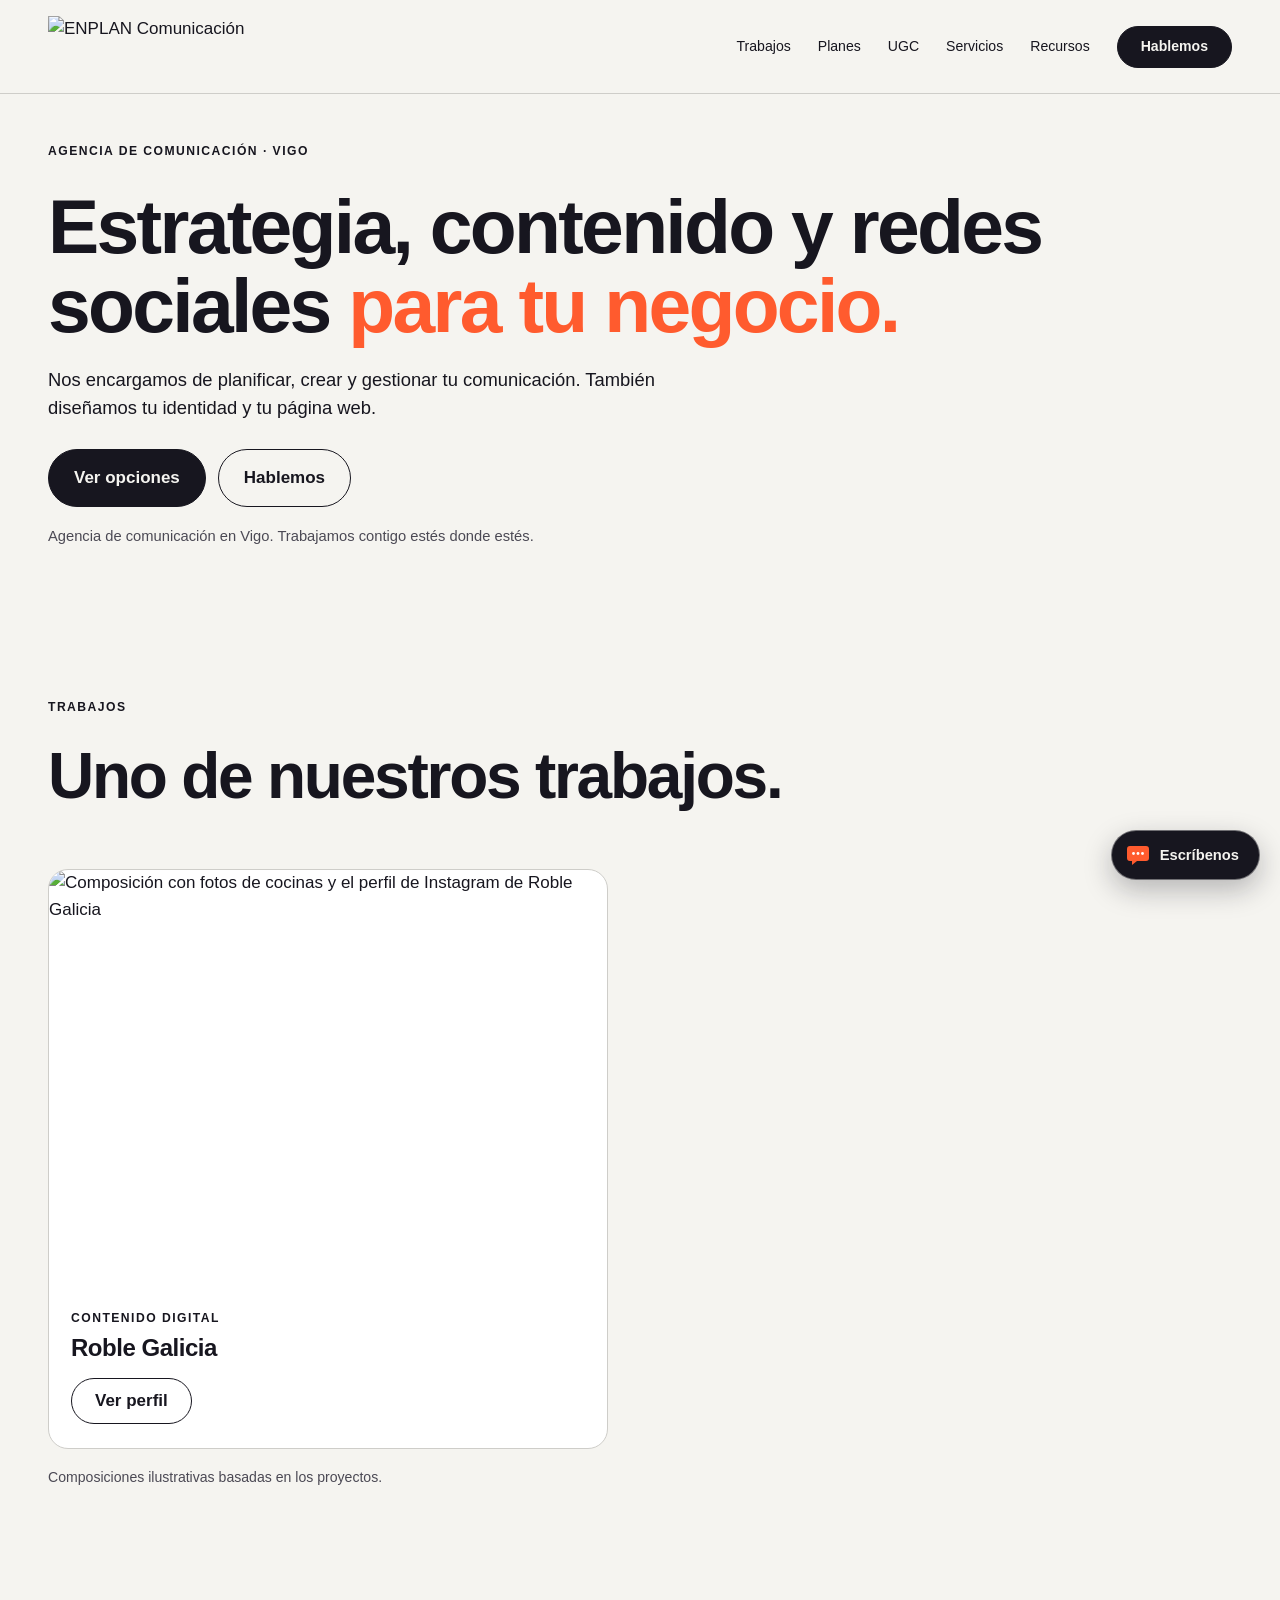
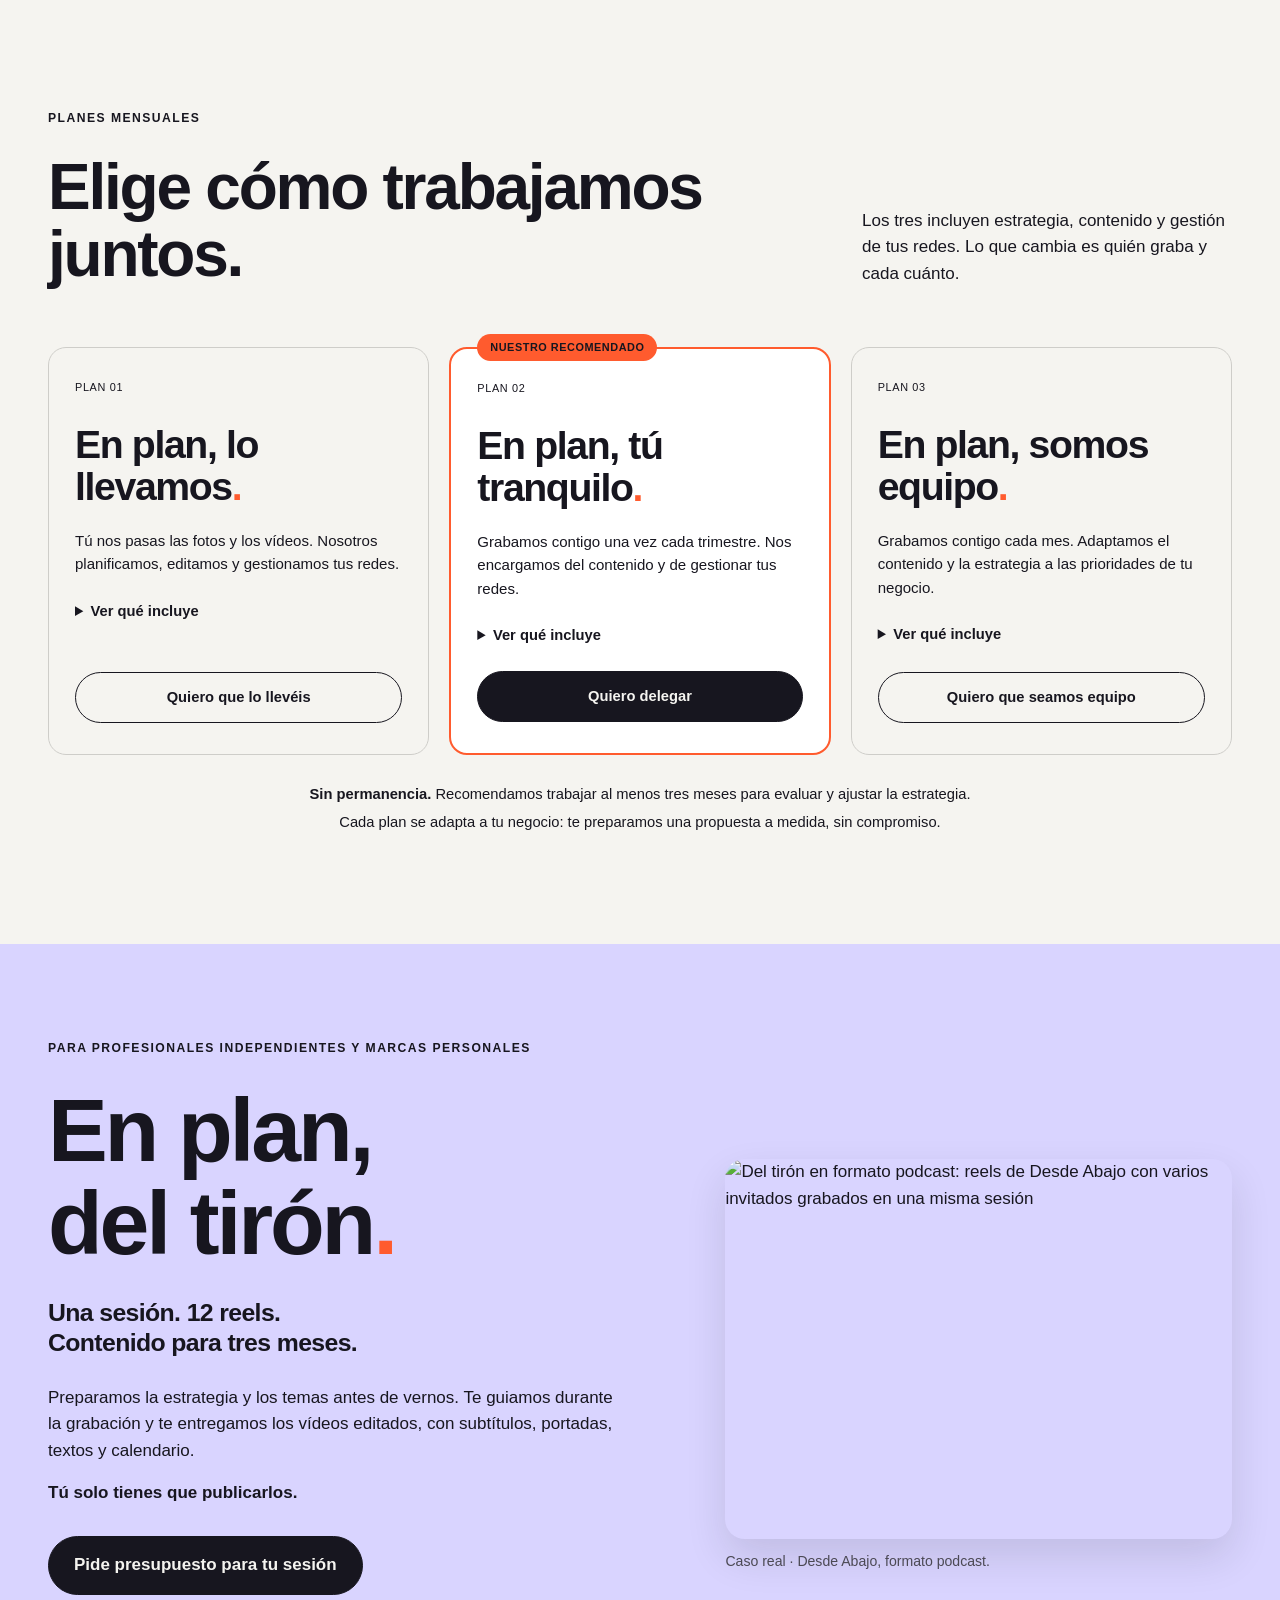
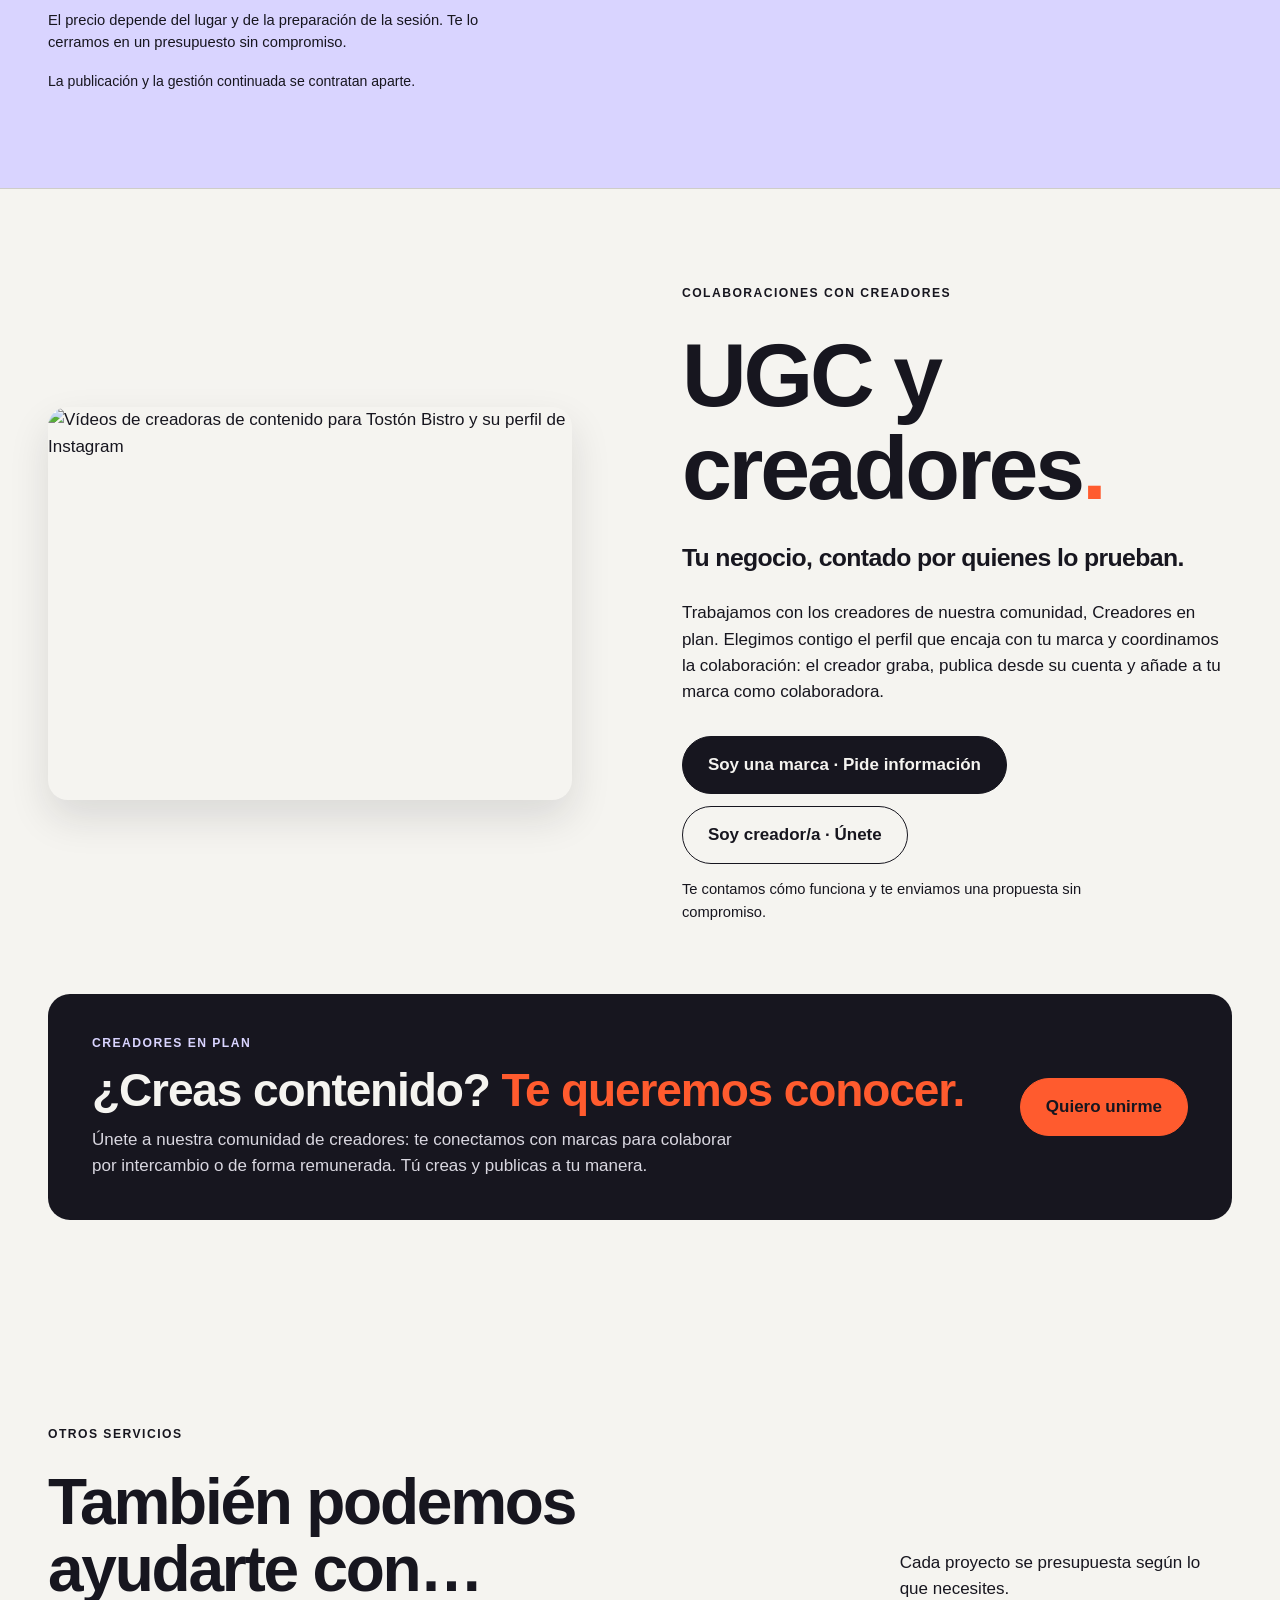
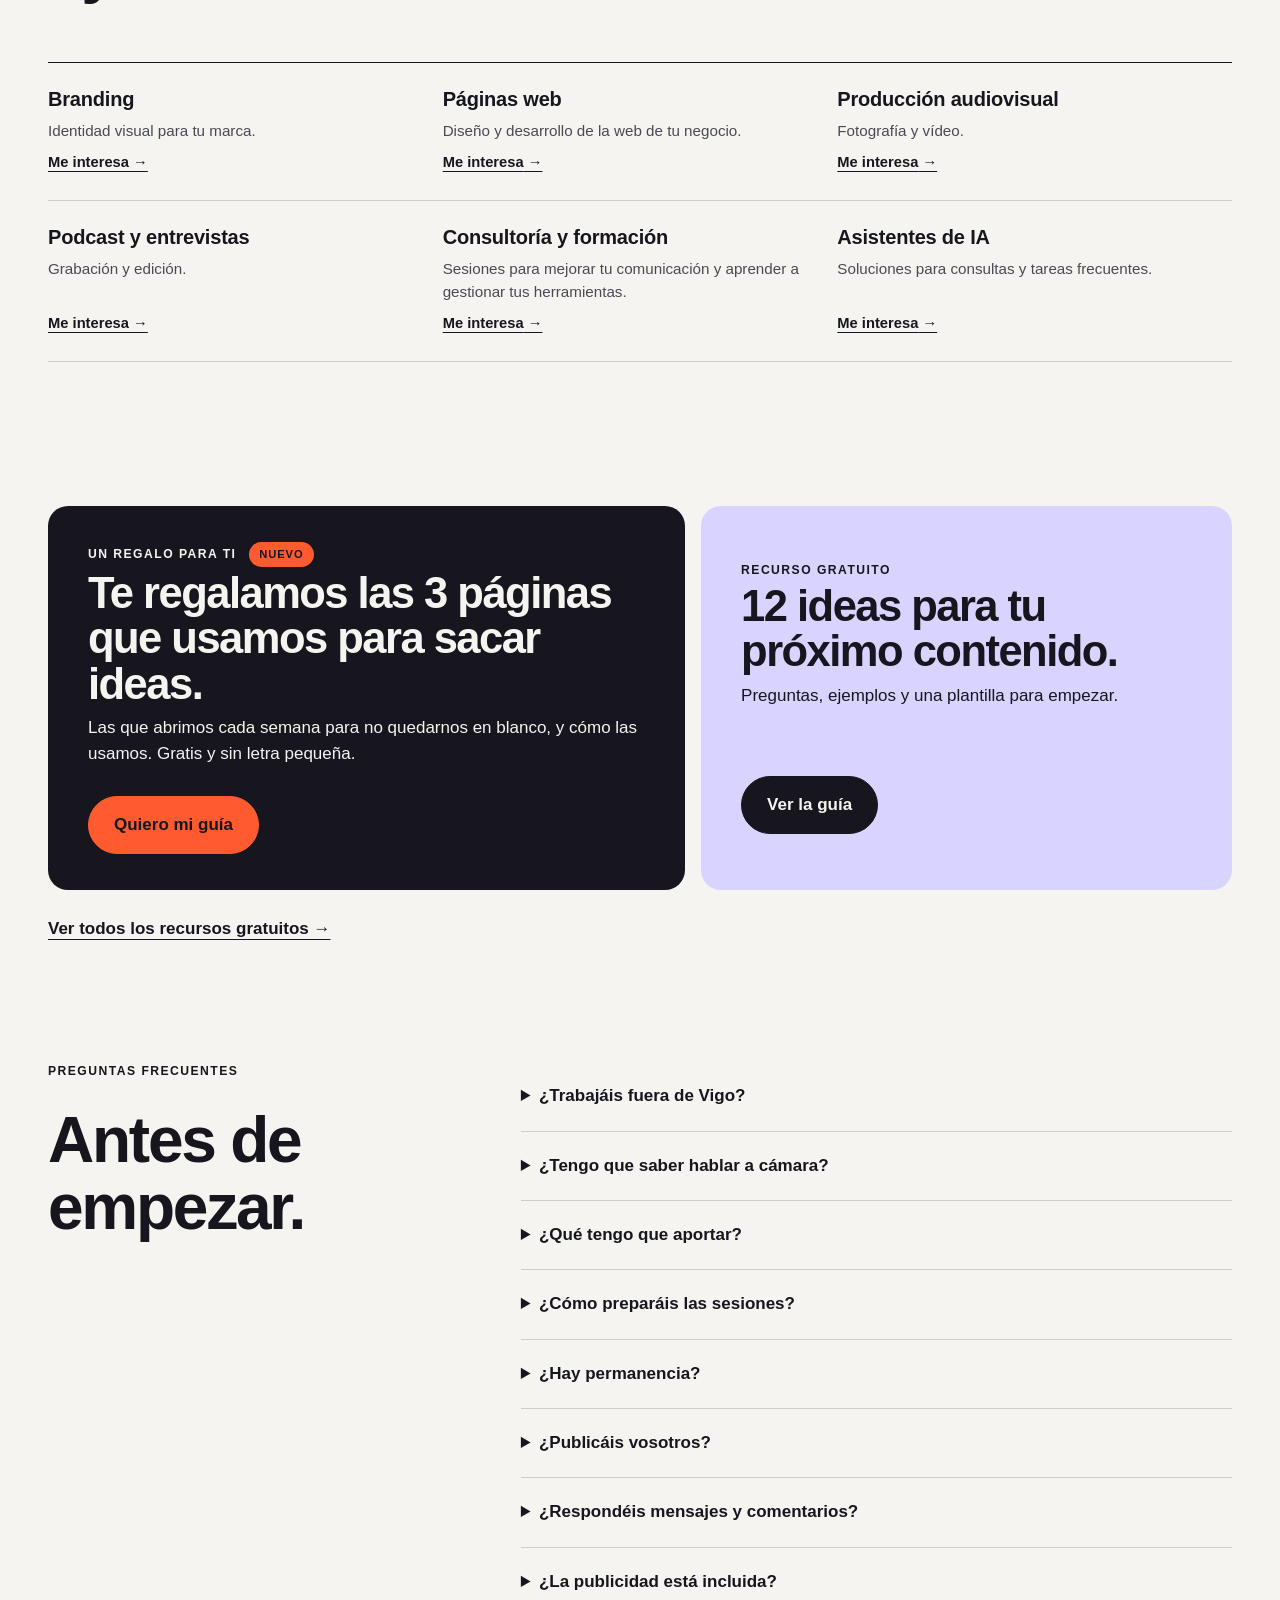
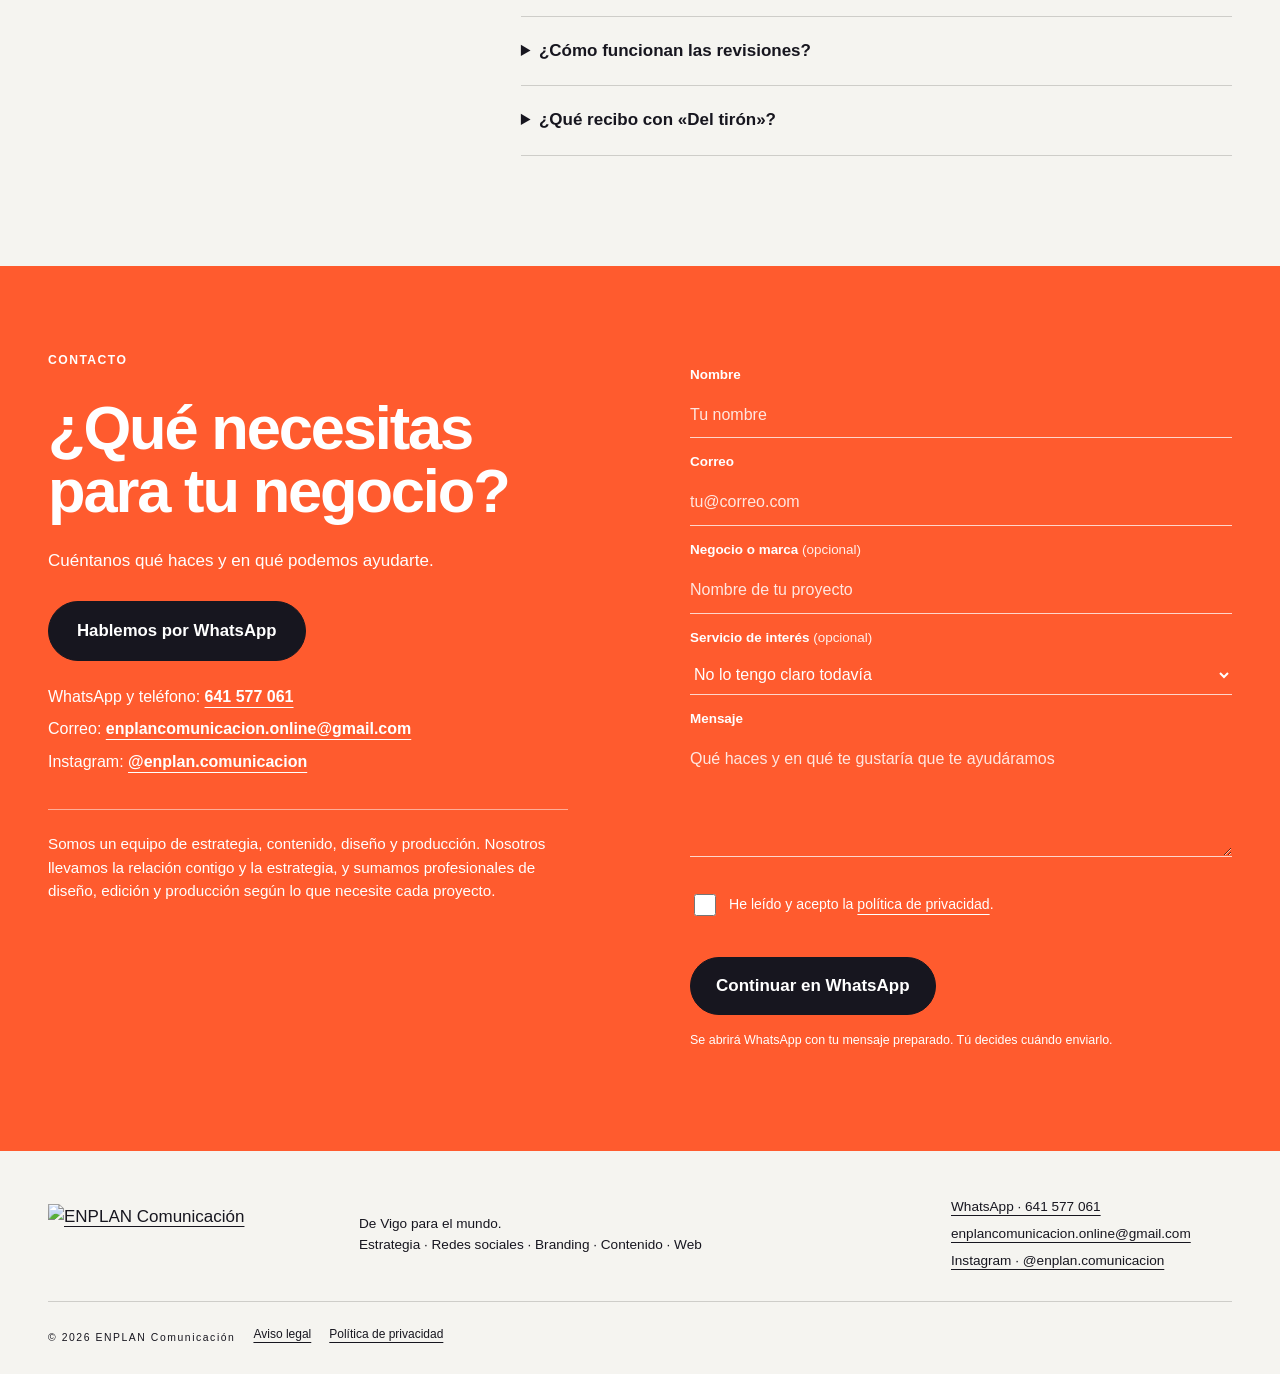
==== commit b59bddfc: "Update index.html" ====
--- a/index.html
+++ b/index.html
@@ -23,7 +23,7 @@
 <link rel="stylesheet" href="styles.css">
 <script>document.documentElement.classList.add("js")</script>
 <script type="application/ld+json">
-{"@context":"https://schema.org","@type":"ProfessionalService","name":"ENPLAN Comunicación","description":"Agencia de comunicación en Vigo: estrategia, redes sociales, branding, contenido y páginas web.","url":"https://enplancomunicacion.online/","logo":"https://enplancomunicacion.online/logo-enplan.png","image":"https://enplancomunicacion.online/og-image.png","email":"enplancomunicacion.online@gmail.com","telephone":"+34641577061","address":{"@type":"PostalAddress","addressLocality":"Vigo","addressRegion":"Pontevedra","postalCode":"36202","addressCountry":"ES"},"areaServed":["Vigo","Galicia","España"],"sameAs":["https://www.instagram.com/enplan.comunicacion/"],"priceRange":"€€"}
+{"@context":"https://schema.org","@type":"ProfessionalService","name":"ENPLAN Comunicación","description":"Agencia de comunicación en Vigo: estrategia, redes sociales, branding, contenido y páginas web.","url":"https://enplancomunicacion.online/","logo":"https://enplancomunicacion.online/logo-enplan.png","image":"https://enplancomunicacion.online/og-image.png","email":"enplancomunicacion.online@gmail.com","telephone":"+34641577061","address":{"@type":"PostalAddress","addressLocality":"Vigo","addressRegion":"Pontevedra","postalCode":"36202","addressCountry":"ES"},"areaServed":["Vigo","Galicia","España"],"sameAs":["https://www.instagram.com/enplan.comunicacion/"]}
 </script>
 </head>
 <body>
@@ -50,8 +50,8 @@
 
 <section class="section wrap" id="planes">
 <div class="section-heading"><div><span class="eyebrow">PLANES MENSUALES</span><h2>Elige cómo trabajamos juntos.</h2></div><p>Los tres incluyen estrategia, contenido y gestión de tus redes. Lo que cambia es quién graba y cada cuánto.</p></div>
-<div class="plans"><article class="plan"><span class="plan-number">PLAN 01</span><h3>En plan, lo llevamos<span>.</span></h3><p class="plan-desc">Tú nos pasas las fotos y los vídeos. Nosotros planificamos, editamos y gestionamos tus redes.</p><details><summary>Ver qué incluye</summary><ul><li>Orientación para crear y enviarnos tu material</li><li>4 reels y 4 posts o carruseles al mes</li><li>Estrategia, planificación y calendario mensual</li><li>Guiones, textos, edición y diseño</li><li>Programación y publicación</li><li>Optimización inicial del perfil</li><li>Informe mensual</li><li>Orientación por WhatsApp de lunes a viernes en horario laboral</li><li>Una ronda de cambios por entrega · carruseles de hasta cinco diapositivas</li></ul></details><div class="price"><small>Desde</small> 250 €<span>/mes + IVA</span></div><a class="button outline" href="#contacto" data-plan="En plan, lo llevamos">Quiero que lo llevéis</a></article><article class="plan recommended"><span class="recommended-tag">NUESTRO RECOMENDADO</span><span class="plan-number">PLAN 02</span><h3>En plan, tú tranquilo<span>.</span></h3><p class="plan-desc">Grabamos contigo una vez cada trimestre. Nos encargamos del contenido y de gestionar tus redes.</p><details><summary>Ver qué incluye</summary><ul><li>Sesión de grabación trimestral de hasta tres horas</li><li>Ideas, preparación y dirección de la sesión</li><li>Una campaña mensual de Meta Ads de tres días, con la inversión incluida</li><li>4 reels y 4 posts o carruseles al mes</li><li>Estrategia, planificación y calendario mensual</li><li>Guiones, textos, edición y diseño</li><li>Programación y publicación</li><li>Optimización inicial del perfil</li><li>Informe mensual</li><li>Orientación por WhatsApp de lunes a viernes en horario laboral</li><li>Una ronda de cambios por entrega · carruseles de hasta cinco diapositivas</li></ul></details><div class="price"><small>Desde</small> 380 €<span>/mes + IVA</span></div><a class="button" href="#contacto" data-plan="En plan, tú tranquilo">Quiero delegar</a></article><article class="plan"><span class="plan-number">PLAN 03</span><h3>En plan, somos equipo<span>.</span></h3><p class="plan-desc">Grabamos contigo cada mes. Adaptamos el contenido y la estrategia a las prioridades de tu negocio.</p><details><summary>Ver qué incluye</summary><ul><li>Sesión de grabación mensual de hasta una hora y media</li><li>Reunión mensual y un objetivo comercial principal</li><li>Seguimiento de resultados y oportunidades registradas</li><li>Una campaña mensual de Meta Ads de tres días, con la inversión incluida</li><li>4 reels y 4 posts o carruseles al mes</li><li>Estrategia, planificación y calendario mensual</li><li>Guiones, textos, edición y diseño</li><li>Programación y publicación</li><li>Optimización inicial del perfil</li><li>Informe mensual</li><li>Orientación por WhatsApp de lunes a viernes en horario laboral</li><li>Una ronda de cambios por entrega · carruseles de hasta cinco diapositivas</li></ul></details><div class="price"><small>Desde</small> 480 €<span>/mes + IVA</span></div><a class="button outline" href="#contacto" data-plan="En plan, somos equipo">Quiero que seamos equipo</a></article></div>
-<div class="plan-notes"><p><strong>Sin permanencia.</strong> Recomendamos trabajar al menos tres meses para evaluar y ajustar la estrategia.</p><p>Precios para Vigo y alrededores. Si tenemos que desplazarnos más lejos, se añade un recargo que te indicamos en la propuesta.</p></div>
+<div class="plans"><article class="plan"><span class="plan-number">PLAN 01</span><h3>En plan, lo llevamos<span>.</span></h3><p class="plan-desc">Tú nos pasas las fotos y los vídeos. Nosotros planificamos, editamos y gestionamos tus redes.</p><details><summary>Ver qué incluye</summary><ul><li>Orientación para crear y enviarnos tu material</li><li>4 reels y 4 posts o carruseles al mes</li><li>Estrategia, planificación y calendario mensual</li><li>Guiones, textos, edición y diseño</li><li>Programación y publicación</li><li>Optimización inicial del perfil</li><li>Informe mensual</li><li>Orientación por WhatsApp de lunes a viernes en horario laboral</li><li>Una ronda de cambios por entrega · carruseles de hasta cinco diapositivas</li></ul></details><a class="button outline" href="#contacto" data-plan="En plan, lo llevamos">Quiero que lo llevéis</a></article><article class="plan recommended"><span class="recommended-tag">NUESTRO RECOMENDADO</span><span class="plan-number">PLAN 02</span><h3>En plan, tú tranquilo<span>.</span></h3><p class="plan-desc">Grabamos contigo una vez cada trimestre. Nos encargamos del contenido y de gestionar tus redes.</p><details><summary>Ver qué incluye</summary><ul><li>Sesión de grabación trimestral de hasta tres horas</li><li>Ideas, preparación y dirección de la sesión</li><li>Una campaña mensual de Meta Ads de tres días, con la inversión incluida</li><li>4 reels y 4 posts o carruseles al mes</li><li>Estrategia, planificación y calendario mensual</li><li>Guiones, textos, edición y diseño</li><li>Programación y publicación</li><li>Optimización inicial del perfil</li><li>Informe mensual</li><li>Orientación por WhatsApp de lunes a viernes en horario laboral</li><li>Una ronda de cambios por entrega · carruseles de hasta cinco diapositivas</li></ul></details><a class="button" href="#contacto" data-plan="En plan, tú tranquilo">Quiero delegar</a></article><article class="plan"><span class="plan-number">PLAN 03</span><h3>En plan, somos equipo<span>.</span></h3><p class="plan-desc">Grabamos contigo cada mes. Adaptamos el contenido y la estrategia a las prioridades de tu negocio.</p><details><summary>Ver qué incluye</summary><ul><li>Sesión de grabación mensual de hasta una hora y media</li><li>Reunión mensual y un objetivo comercial principal</li><li>Seguimiento de resultados y oportunidades registradas</li><li>Una campaña mensual de Meta Ads de tres días, con la inversión incluida</li><li>4 reels y 4 posts o carruseles al mes</li><li>Estrategia, planificación y calendario mensual</li><li>Guiones, textos, edición y diseño</li><li>Programación y publicación</li><li>Optimización inicial del perfil</li><li>Informe mensual</li><li>Orientación por WhatsApp de lunes a viernes en horario laboral</li><li>Una ronda de cambios por entrega · carruseles de hasta cinco diapositivas</li></ul></details><a class="button outline" href="#contacto" data-plan="En plan, somos equipo">Quiero que seamos equipo</a></article></div>
+<div class="plan-notes"><p><strong>Sin permanencia.</strong> Recomendamos trabajar al menos tres meses para evaluar y ajustar la estrategia.</p><p>Cada plan se adapta a tu negocio: te preparamos una propuesta a medida, sin compromiso.</p></div>
 </section>
 
 <section class="batch lavender" id="del-tiron"><div class="wrap batch-grid">
